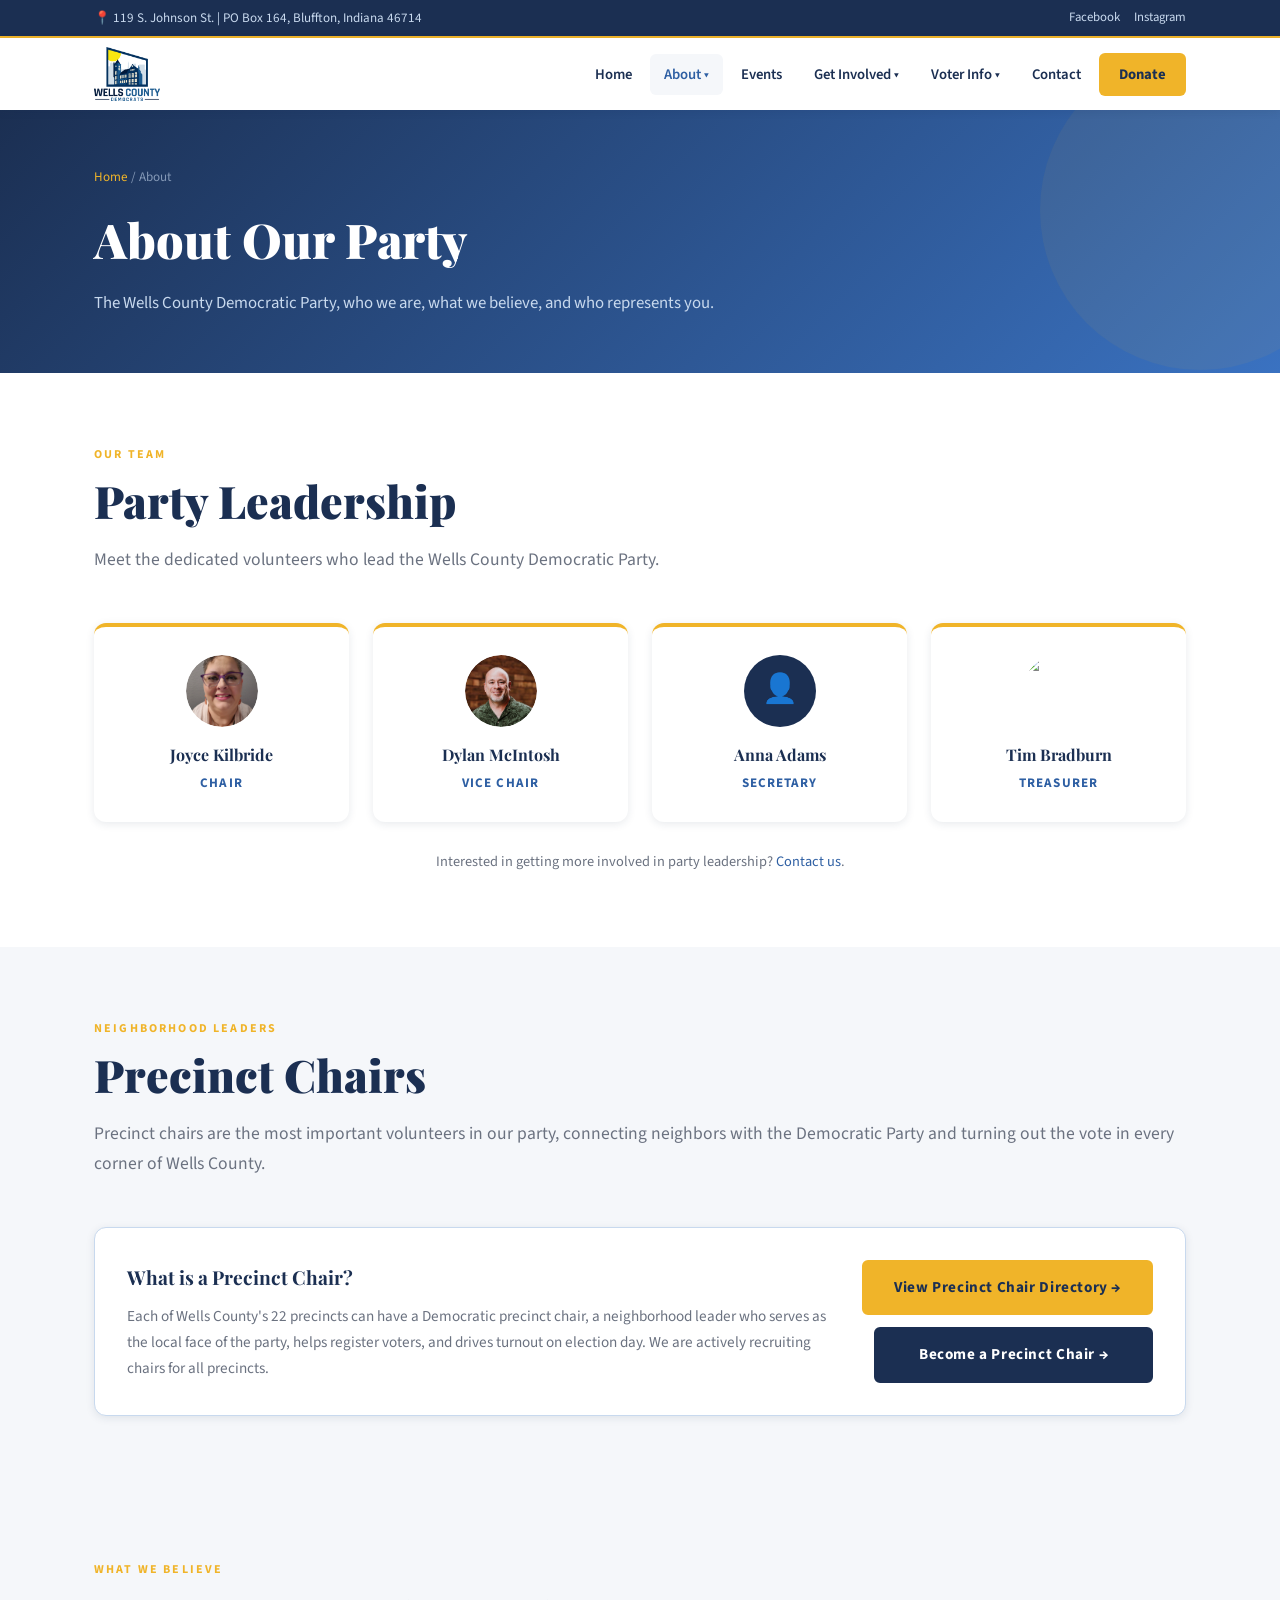
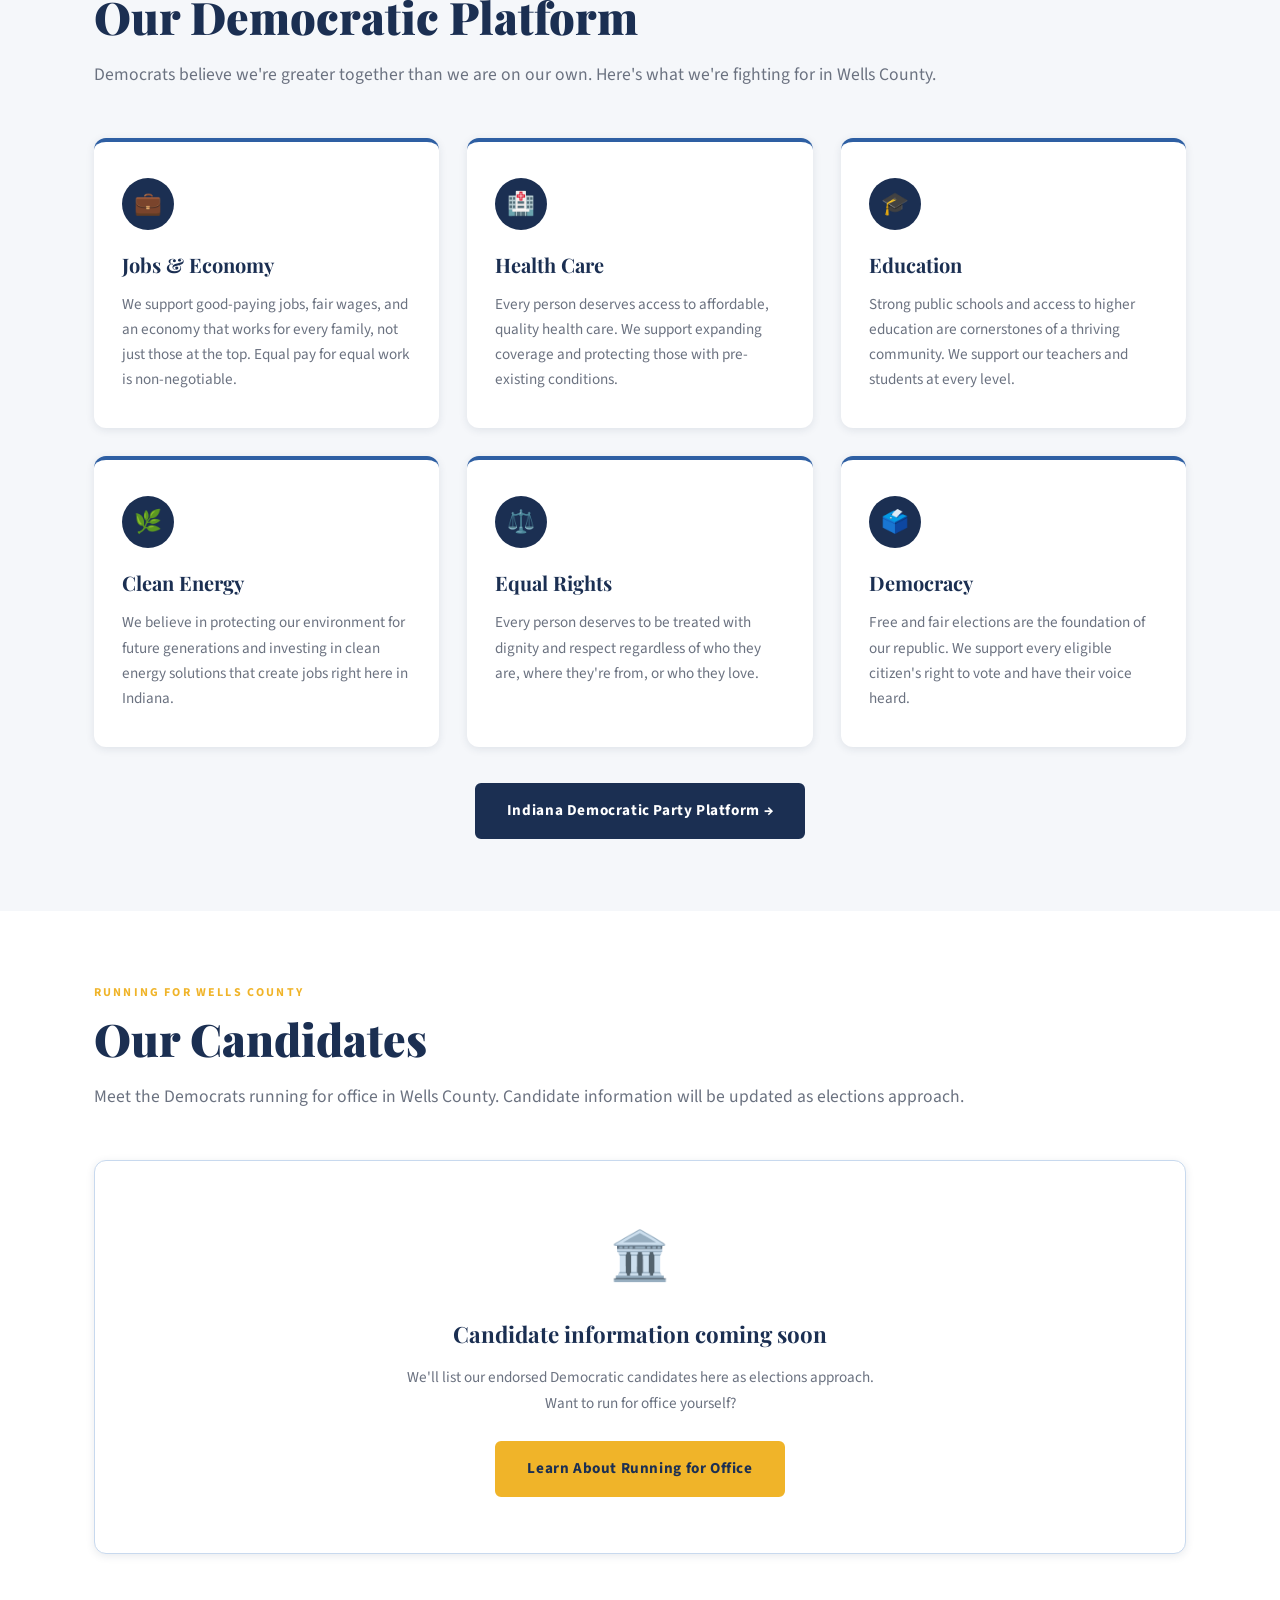
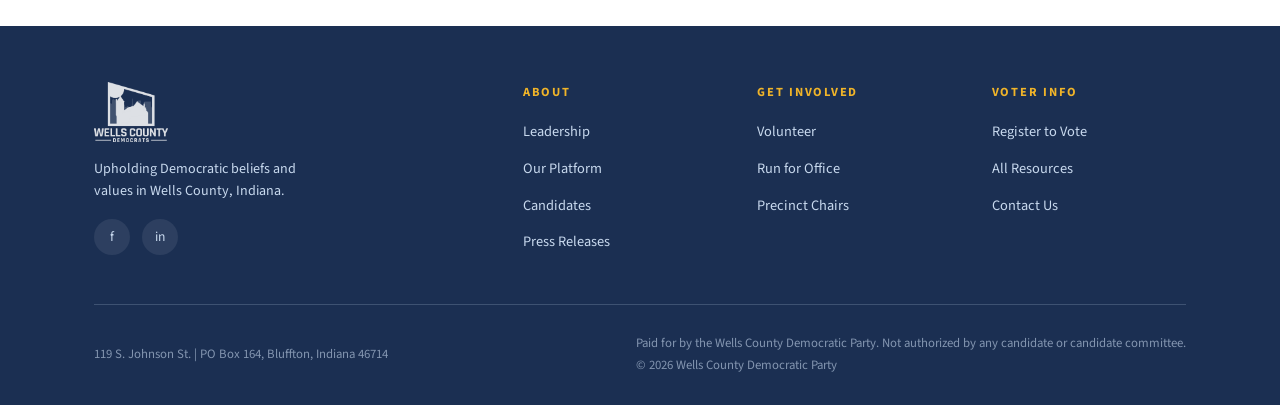
==== pages/about.html @ 28828965 "Update to links and leadership" ====
<!DOCTYPE html>
<html lang="en">
<head>
  <meta charset="UTF-8" />
  <meta name="viewport" content="width=device-width, initial-scale=1.0" />
  <title>About, Wells County Democratic Party</title>
  <meta name="description" content="Learn about the Wells County Democratic Party, our leadership, platform, and candidates." />
  <link rel="stylesheet" href="../css/style.css" />
  <link rel="icon" href="../images/logo.png" type="image/png" />
</head>
<body>

  <div class="topbar">
    <div class="container">
      <span>📍 119 S. Johnson St. | PO Box 164, Bluffton, Indiana 46714</span>
      <div class="topbar-socials">
        <a href="https://www.facebook.com/wellscodems/" target="_blank">Facebook</a>
        <a href="https://www.instagram.com/wellscodems/" target="_blank">Instagram</a>
      </div>
    </div>
  </div>

  <nav class="navbar">
    <div class="container">
      <a href="../index.html" class="navbar-brand">
        <img src="../images/logo.png" alt="Wells County Democratic Party" />
      </a>
      <button class="nav-toggle" aria-label="Toggle navigation">
        <span></span><span></span><span></span>
      </button>
      <ul class="nav-links">
        <li><a href="../index.html">Home</a></li>
        <li class="dropdown">
          <a href="about.html" class="active">About ▾</a>
          <ul class="dropdown-menu">
            <li><a href="about.html#leadership">Leadership</a></li>
            <li><a href="precinct-chairs.html">Precinct Chairs</a></li>
            <li><a href="about.html#platform">Our Platform</a></li>
            <li><a href="about.html#candidates">Candidates</a></li>
            <li><a href="press.html">Press Releases</a></li>
          </ul>
        </li>
        <li><a href="events.html">Events</a></li>
        <li class="dropdown">
          <a href="get-involved.html">Get Involved ▾</a>
          <ul class="dropdown-menu">
            <li><a href="get-involved.html#volunteer">Volunteer</a></li>
            <li><a href="get-involved.html#run">Run for Office</a></li>
            <li><a href="get-involved.html#precinct">Precinct Chairs</a></li>
            <li><a href="get-involved.html#phone-bank">Phone/Text Bank</a></li>
          </ul>
        </li>
        <li class="dropdown">
          <a href="voter-info.html">Voter Info ▾</a>
          <ul class="dropdown-menu">
            <li><a href="https://indianavoters.in.gov/" target="_blank">Register to Vote</a></li>
            <li><a href="https://indianavoters.in.gov/MVPHome/PrintDocuments" target="_blank">Absentee Application</a></li>
            <li><a href="http://iga.in.gov/legislative/find-legislators/" target="_blank">Find Your Legislator</a></li>
            <li><a href="voter-info.html">All Voter Resources</a></li>
          </ul>
        </li>
        <li><a href="contact.html">Contact</a></li>
        <li><a href="https://secure.actblue.com/donate/wellscodems" target="_blank" class="nav-donate">Donate</a></li>
      </ul>
    </div>
  </nav>

  <div class="page-hero">
    <div class="container">
      <div class="breadcrumb"><a href="../index.html">Home</a> / About</div>
      <h1>About Our Party</h1>
      <p>The Wells County Democratic Party, who we are, what we believe, and who represents you.</p>
    </div>
  </div>

  <!-- LEADERSHIP -->
  <section class="section" id="leadership">
    <div class="container">
      <div class="section-label">Our Team</div>
      <h2 class="section-title">Party Leadership</h2>
      <p class="section-subtitle">Meet the dedicated volunteers who lead the Wells County Democratic Party.</p>
      <div class="leader-grid">
        <div class="leader-card">
          <div class="leader-avatar" style="background:none; overflow:hidden;">
            <img src="../images/joyce-kilbride.jpg" alt="Joyce Kilbride" style="width:100%; height:100%; object-fit:cover; border-radius:50%;" />
          </div>
          <h4>Joyce Kilbride</h4>
          <p>Chair</p>
        </div>
        <div class="leader-card">
          <div class="leader-avatar" style="background:none; overflow:hidden;">
            <img src="../images/dylan-mcintosh.jpg" alt="Dylan McIntosh" style="width:100%; height:100%; object-fit:cover; border-radius:50%;" />
          </div>
          <h4>Dylan McIntosh</h4>
          <p>Vice Chair</p>
        </div>
        <div class="leader-card">
          <div class="leader-avatar">👤</div>
          <h4>Anna Adams</h4>
          <p>Secretary</p>
        </div>
        <div class="leader-card">
          <div class="leader-avatar" style="background:none; overflow:hidden;">
            <img src="../images/tim-bradburn.jpg" alt="Tim Bradburn" style="width:100%; height:100%; object-fit:cover; border-radius:50%;" />
          </div>
          <h4>Tim Bradburn</h4>
          <p>Treasurer</p>
        </div>
      </div>
      <p style="margin-top:28px; color:var(--gray); font-size:0.9rem; text-align:center;">
        Interested in getting more involved in party leadership? <a href="contact.html">Contact us</a>.
      </p>
    </div>
  </section>

  <!-- PRECINCT CHAIRS -->
  <section class="section section--gray" id="precinct-chairs">
    <div class="container">
      <div class="section-label">Neighborhood Leaders</div>
      <h2 class="section-title">Precinct Chairs</h2>
      <p class="section-subtitle">Precinct chairs are the most important volunteers in our party, connecting neighbors with the Democratic Party and turning out the vote in every corner of Wells County.</p>
      <div class="card" style="display:flex; gap:32px; align-items:center; flex-wrap:wrap;">
        <div style="flex:1; min-width:240px;">
          <h3 style="margin-bottom:10px;">What is a Precinct Chair?</h3>
          <p>Each of Wells County's 22 precincts can have a Democratic precinct chair, a neighborhood leader who serves as the local face of the party, helps register voters, and drives turnout on election day. We are actively recruiting chairs for all precincts.</p>
        </div>
        <div style="display:flex; flex-direction:column; gap:12px; flex-shrink:0;">
          <a href="precinct-chairs.html" class="btn btn-primary">View Precinct Chair Directory →</a>
          <a href="get-involved.html#precinct" class="btn btn-navy">Become a Precinct Chair →</a>
        </div>
      </div>
    </div>
  </section>

    <!-- PLATFORM -->
  <section class="section section--gray" id="platform">
    <div class="container">
      <div class="section-label">What We Believe</div>
      <h2 class="section-title">Our Democratic Platform</h2>
      <p class="section-subtitle">Democrats believe we're greater together than we are on our own. Here's what we're fighting for in Wells County.</p>
      <div class="pillars">
        <div class="pillar-card">
          <div class="pillar-icon">💼</div>
          <h3>Jobs & Economy</h3>
          <p>We support good-paying jobs, fair wages, and an economy that works for every family, not just those at the top. Equal pay for equal work is non-negotiable.</p>
        </div>
        <div class="pillar-card">
          <div class="pillar-icon">🏥</div>
          <h3>Health Care</h3>
          <p>Every person deserves access to affordable, quality health care. We support expanding coverage and protecting those with pre-existing conditions.</p>
        </div>
        <div class="pillar-card">
          <div class="pillar-icon">🎓</div>
          <h3>Education</h3>
          <p>Strong public schools and access to higher education are cornerstones of a thriving community. We support our teachers and students at every level.</p>
        </div>
        <div class="pillar-card">
          <div class="pillar-icon">🌿</div>
          <h3>Clean Energy</h3>
          <p>We believe in protecting our environment for future generations and investing in clean energy solutions that create jobs right here in Indiana.</p>
        </div>
        <div class="pillar-card">
          <div class="pillar-icon">⚖️</div>
          <h3>Equal Rights</h3>
          <p>Every person deserves to be treated with dignity and respect regardless of who they are, where they're from, or who they love.</p>
        </div>
        <div class="pillar-card">
          <div class="pillar-icon">🗳️</div>
          <h3>Democracy</h3>
          <p>Free and fair elections are the foundation of our republic. We support every eligible citizen's right to vote and have their voice heard.</p>
        </div>
      </div>
      <div style="text-align:center; margin-top:36px;">
        <a href="https://www.indems.org/" target="_blank" rel="noopener" class="btn btn-navy">Indiana Democratic Party Platform →</a>
      </div>
    </div>
  </section>

  <!-- CANDIDATES -->
  <section class="section" id="candidates">
    <div class="container">
      <div class="section-label">Running for Wells County</div>
      <h2 class="section-title">Our Candidates</h2>
      <p class="section-subtitle">Meet the Democrats running for office in Wells County. Candidate information will be updated as elections approach.</p>

      <div class="card" style="text-align:center; padding: 56px 32px;">
        <div style="font-size:3rem; margin-bottom:16px;">🏛️</div>
        <h3 style="font-size:1.4rem; margin-bottom:12px;">Candidate information coming soon</h3>
        <p style="max-width:480px; margin:0 auto 24px;">We'll list our endorsed Democratic candidates here as elections approach. Want to run for office yourself?</p>
        <a href="get-involved.html#run" class="btn btn-primary">Learn About Running for Office</a>
      </div>
    </div>
  </section>

  <footer>
    <div class="container">
      <div class="footer-grid">
        <div class="footer-brand">
          <img src="../images/logo.png" alt="Wells County Democrats" />
          <p>Upholding Democratic beliefs and values in Wells County, Indiana.</p>
          <div class="footer-socials">
            <a href="https://www.facebook.com/wellscodems/" target="_blank" title="Facebook">f</a>
            <a href="https://www.instagram.com/wellscodems/" target="_blank" title="Instagram">in</a>
          </div>
        </div>
        <div class="footer-col">
          <h4>About</h4>
          <ul>
            <li><a href="about.html#leadership">Leadership</a></li>
            <li><a href="about.html#platform">Our Platform</a></li>
            <li><a href="about.html#candidates">Candidates</a></li>
            <li><a href="press.html">Press Releases</a></li>
          </ul>
        </div>
        <div class="footer-col">
          <h4>Get Involved</h4>
          <ul>
            <li><a href="get-involved.html#volunteer">Volunteer</a></li>
            <li><a href="get-involved.html#run">Run for Office</a></li>
            <li><a href="get-involved.html#precinct">Precinct Chairs</a></li>
          </ul>
        </div>
        <div class="footer-col">
          <h4>Voter Info</h4>
          <ul>
            <li><a href="https://indianavoters.in.gov/" target="_blank">Register to Vote</a></li>
            <li><a href="voter-info.html">All Resources</a></li>
            <li><a href="contact.html">Contact Us</a></li>
          </ul>
        </div>
      </div>
      <div class="footer-bottom">
        <div>119 S. Johnson St. | PO Box 164, Bluffton, Indiana 46714</div>
        <div>
          <p>Paid for by the Wells County Democratic Party. Not authorized by any candidate or candidate committee.</p>
          <p>© 2026 Wells County Democratic Party</p>
        </div>
      </div>
    </div>
  </footer>

  <script src="../js/main.js"></script>
</body>
</html>
---- css/style.css ----
/* =========================================
   Wells County Democrats — Main Stylesheet
   ========================================= */

@import url('https://fonts.googleapis.com/css2?family=Playfair+Display:wght@700;900&family=Source+Sans+3:wght@300;400;600;700&display=swap');

:root {
  --navy:      #1b2f52;
  --blue:      #2e5fa3;
  --blue-mid:  #3a72c1;
  --gold:      #f0b429;
  --gold-dark: #d4960f;
  --cream:     #f2ead8;
  --sky:       #c8d9ee;
  --white:     #ffffff;
  --gray-light:#f5f7fa;
  --gray:      #6b7280;
  --gray-dark: #374151;
  --text:      #1a2340;

  --font-display: 'Playfair Display', Georgia, serif;
  --font-body:    'Source Sans 3', 'Helvetica Neue', sans-serif;

  --shadow-sm: 0 2px 8px rgba(27,47,82,0.10);
  --shadow-md: 0 6px 24px rgba(27,47,82,0.15);
  --shadow-lg: 0 16px 48px rgba(27,47,82,0.20);

  --radius: 6px;
  --radius-lg: 12px;
  --transition: 0.25s ease;
}

*, *::before, *::after { box-sizing: border-box; margin: 0; padding: 0; }

html { scroll-behavior: smooth; }

body {
  font-family: var(--font-body);
  color: var(--text);
  background: var(--white);
  line-height: 1.7;
  font-size: 17px;
}

img { max-width: 100%; height: auto; display: block; }
a { color: var(--blue); text-decoration: none; transition: color var(--transition); }
a:hover { color: var(--navy); }

/* ---- UTILITY ---- */
.container { max-width: 1140px; margin: 0 auto; padding: 0 24px; }
.section { padding: 72px 0; }
.section--gray { background: var(--gray-light); }
.section--navy { background: var(--navy); color: var(--white); }
.section--cream { background: var(--cream); }

.section-label {
  font-family: var(--font-body);
  font-weight: 700;
  font-size: 0.75rem;
  letter-spacing: 0.18em;
  text-transform: uppercase;
  color: var(--gold);
  margin-bottom: 10px;
}
.section-title {
  font-family: var(--font-display);
  font-size: clamp(1.8rem, 3.5vw, 2.8rem);
  font-weight: 900;
  color: var(--navy);
  line-height: 1.15;
  margin-bottom: 18px;
}
.section--navy .section-title { color: var(--white); }
.section-subtitle {
  font-size: 1.1rem;
  color: var(--gray);
  max-width: 100%;
  margin-bottom: 48px;
}
.section--navy .section-subtitle { color: var(--sky); }

.text-center { text-align: center; }
.text-center .section-subtitle { margin-left: auto; margin-right: auto; max-width: 100%; }

/* ---- BUTTONS ---- */
.btn {
  display: inline-block;
  padding: 13px 30px;
  border-radius: var(--radius);
  font-family: var(--font-body);
  font-weight: 700;
  font-size: 0.95rem;
  letter-spacing: 0.04em;
  cursor: pointer;
  transition: all var(--transition);
  border: 2px solid transparent;
  text-align: center;
}
.btn-primary {
  background: var(--gold);
  color: var(--navy);
  border-color: var(--gold);
}
.btn-primary:hover {
  background: var(--gold-dark);
  border-color: var(--gold-dark);
  color: var(--navy);
  transform: translateY(-2px);
  box-shadow: var(--shadow-md);
}
.btn-outline {
  background: transparent;
  color: var(--white);
  border-color: var(--white);
}
.btn-outline:hover {
  background: var(--white);
  color: var(--navy);
  transform: translateY(-2px);
}
.btn-navy {
  background: var(--navy);
  color: var(--white);
  border-color: var(--navy);
}
.btn-navy:hover {
  background: var(--blue);
  border-color: var(--blue);
  color: var(--white);
  transform: translateY(-2px);
}
.btn + .btn { margin-left: 12px; }

/* ---- TOPBAR ---- */
.topbar {
  background: var(--navy);
  color: var(--sky);
  font-size: 0.82rem;
  padding: 7px 0;
  border-bottom: 2px solid var(--gold);
}
.topbar .container {
  display: flex;
  justify-content: space-between;
  align-items: center;
  gap: 12px;
  flex-wrap: wrap;
}
.topbar a { color: var(--sky); }
.topbar a:hover { color: var(--gold); }
.topbar-socials { display: flex; gap: 14px; }
.topbar-socials a { font-size: 0.8rem; }

/* ---- NAVBAR ---- */
.navbar {
  background: var(--white);
  box-shadow: var(--shadow-sm);
  position: sticky;
  top: 0;
  z-index: 1000;
}
.navbar .container {
  display: flex;
  align-items: center;
  justify-content: space-between;
  height: 72px;
  gap: 20px;
}
.navbar-brand {
  display: flex;
  align-items: center;
  gap: 10px;
  text-decoration: none;
}
.navbar-brand img {
  height: 54px;
  width: auto;
}
.navbar-brand-text {
  font-family: var(--font-body);
  font-size: 0.88rem;
  color: var(--navy);
  line-height: 1.3;
  letter-spacing: 0.01em;
}
.navbar-brand-text strong {
  font-size: 1rem;
  font-weight: 800;
  color: var(--navy);
  display: block;
}
.nav-links {
  display: flex;
  align-items: center;
  gap: 4px;
  list-style: none;
}
.nav-links > li { position: relative; }
.nav-links > li > a {
  display: block;
  padding: 8px 14px;
  font-weight: 600;
  font-size: 0.92rem;
  color: var(--navy);
  border-radius: var(--radius);
  transition: all var(--transition);
}
.nav-links > li > a:hover,
.nav-links > li > a.active {
  background: var(--gray-light);
  color: var(--blue);
}
/* Dropdown */
.nav-links .dropdown { position: relative; }
.nav-links .dropdown-menu {
  display: none;
  position: absolute;
  top: 100%;
  left: 0;
  background: var(--white);
  border: 1px solid var(--sky);
  border-radius: var(--radius);
  box-shadow: var(--shadow-md);
  min-width: 210px;
  list-style: none;
  padding: 6px 0;
  z-index: 200;
  /* Push the visible menu down visually with margin, not top gap */
  margin-top: 6px;
}
/* Invisible bridge fills the gap between nav link and dropdown menu */
.nav-links .dropdown::after {
  content: '';
  position: absolute;
  top: 100%;
  left: 0;
  width: 100%;
  height: 10px;
  background: transparent;
}
.nav-links .dropdown:hover .dropdown-menu { display: block; }
.nav-links .dropdown-menu li a {
  display: block;
  padding: 9px 18px;
  font-size: 0.88rem;
  color: var(--navy);
  font-weight: 600;
}
.nav-links .dropdown-menu li a:hover {
  background: var(--gray-light);
  color: var(--blue);
}
.nav-donate {
  background: var(--gold);
  color: var(--navy) !important;
  padding: 9px 20px !important;
  border-radius: var(--radius) !important;
  font-weight: 700 !important;
}
.nav-donate:hover {
  background: var(--gold-dark) !important;
  color: var(--navy) !important;
}

/* Mobile hamburger */
.nav-toggle {
  display: none;
  background: none;
  border: none;
  cursor: pointer;
  flex-direction: column;
  gap: 5px;
  padding: 4px;
}
.nav-toggle span {
  display: block;
  width: 24px;
  height: 2px;
  background: var(--navy);
  border-radius: 2px;
  transition: all var(--transition);
}

/* ---- HERO ---- */
.hero {
  background: linear-gradient(135deg, var(--navy) 0%, var(--blue) 100%);
  color: var(--white);
  padding: 96px 0 80px;
  position: relative;
  overflow: hidden;
}
.hero::before {
  content: '';
  position: absolute;
  inset: 0;
  background:
    radial-gradient(ellipse 60% 80% at 80% 50%, rgba(240,180,41,0.08) 0%, transparent 70%),
    radial-gradient(ellipse 40% 60% at 10% 80%, rgba(200,217,238,0.06) 0%, transparent 60%);
}
.hero-inner {
  position: relative;
  display: grid;
  grid-template-columns: 1fr 1fr;
  align-items: center;
  gap: 48px;
}
.hero-eyebrow {
  display: inline-block;
  background: var(--gold);
  color: var(--navy);
  font-size: 0.92rem;
  font-weight: 800;
  letter-spacing: 0.12em;
  text-transform: uppercase;
  padding: 8px 22px;
  border-radius: 20px;
  margin-bottom: 20px;
}
.hero-title {
  font-family: var(--font-display);
  font-size: clamp(2.2rem, 5vw, 3.6rem);
  font-weight: 900;
  line-height: 1.1;
  margin-bottom: 20px;
  color: var(--white);
}
.hero-title span { color: var(--gold); }
.hero-desc {
  font-size: 1.15rem;
  color: var(--sky);
  line-height: 1.7;
  margin-bottom: 36px;
  max-width: 100%;
}
.hero-actions { display: flex; gap: 14px; flex-wrap: wrap; }
.hero-graphic {
  display: flex;
  justify-content: center;
  align-items: center;
}
.hero-logo-wrap {
  background: transparent;
  border: none;
  padding: 0;
  animation: floatUp 0.8s ease both;
}
.hero-logo-wrap img {
  width: 320px;
  max-width: 100%;
  filter: drop-shadow(0 8px 24px rgba(0,0,0,0.4));
}

.hero-stat-box {
  background: rgba(255,255,255,0.08);
  border: 1px solid rgba(255,255,255,0.15);
  border-radius: var(--radius-lg);
  padding: 40px 36px;
  backdrop-filter: blur(4px);
  animation: floatUp 0.8s ease both;
}
.hero-bold-statement {
  font-family: var(--font-display);
  font-size: 1.6rem;
  font-weight: 900;
  color: var(--white);
  line-height: 1.4;
  text-align: center;
  font-style: italic;
}

@keyframes floatUp {
  from { opacity: 0; transform: translateY(24px); }
  to   { opacity: 1; transform: translateY(0); }
}

/* ---- MISSION STRIP ---- */
.mission-strip {
  background: var(--gold);
  padding: 22px 0;
}
.mission-strip .container {
  display: flex;
  align-items: center;
  gap: 16px;
  justify-content: center;
  flex-wrap: wrap;
  text-align: center;
}
.mission-strip p {
  font-weight: 700;
  font-size: 1rem;
  color: var(--navy);
  font-family: var(--font-body);
  letter-spacing: 0.01em;
}

/* ---- PILLARS (3-up cards) ---- */
.pillars { display: grid; grid-template-columns: repeat(3, 1fr); gap: 28px; }
.pillar-card {
  background: var(--white);
  border-radius: var(--radius-lg);
  box-shadow: var(--shadow-sm);
  padding: 36px 28px;
  border-top: 4px solid var(--blue);
  transition: all var(--transition);
  cursor: pointer;
  color: var(--text);
}
.pillar-card h3 { color: var(--navy); }
.pillar-card:hover { transform: translateY(-4px); box-shadow: var(--shadow-md); }
.pillar-icon {
  width: 52px; height: 52px;
  background: var(--navy);
  border-radius: 50%;
  display: flex; align-items: center; justify-content: center;
  margin-bottom: 18px;
  font-size: 1.4rem;
}
.pillar-card h3 {
  font-family: var(--font-display);
  font-size: 1.25rem;
  font-weight: 700;
  color: var(--navy);
  margin-bottom: 10px;
}
.pillar-card p { font-size: 0.95rem; color: var(--gray); line-height: 1.65; }
.pillar-card a { display: inline-block; margin-top: 16px; font-weight: 700; font-size: 0.9rem; color: var(--blue); }
.pillar-card a:hover { color: var(--gold-dark); }

/* ---- EVENTS ---- */
.events-grid { display: grid; grid-template-columns: repeat(auto-fill, minmax(300px, 1fr)); gap: 24px; }
.event-card {
  background: var(--white);
  border-radius: var(--radius-lg);
  box-shadow: var(--shadow-sm);
  overflow: hidden;
  border: 1px solid var(--sky);
  transition: all var(--transition);
  display: flex;
  flex-direction: column;
}
.event-card:hover { transform: translateY(-3px); box-shadow: var(--shadow-md); }
.event-date-bar {
  background: var(--navy);
  color: var(--white);
  padding: 14px 20px;
  display: flex;
  align-items: center;
  gap: 14px;
}
.event-date-num {
  font-family: var(--font-display);
  font-size: 2rem;
  font-weight: 900;
  line-height: 1;
  color: var(--gold);
}
.event-date-info { font-size: 0.85rem; line-height: 1.4; color: var(--sky); }
.event-date-info strong { display: block; color: var(--white); font-size: 0.9rem; }
.event-body { padding: 20px; flex: 1; }
.event-body h3 { font-family: var(--font-display); font-size: 1.1rem; color: var(--navy); margin-bottom: 8px; }
.event-body p { font-size: 0.9rem; color: var(--gray); }
.event-body .event-loc { font-size: 0.85rem; color: var(--blue); margin-top: 8px; font-weight: 600; }
.event-footer { padding: 14px 20px; border-top: 1px solid var(--sky); }
.event-footer a { font-size: 0.88rem; font-weight: 700; color: var(--blue); }

/* ---- VOTER INFO ---- */
.voter-grid { display: grid; grid-template-columns: repeat(auto-fill, minmax(220px, 1fr)); gap: 18px; }
.voter-card {
  background: rgba(255,255,255,0.07);
  border: 1px solid rgba(255,255,255,0.15);
  border-radius: var(--radius);
  padding: 22px 20px;
  transition: all var(--transition);
  display: flex;
  flex-direction: column;
  gap: 10px;
}
.voter-card:hover { background: rgba(255,255,255,0.13); transform: translateY(-2px); }
.voter-card-icon { font-size: 1.6rem; }
.voter-card h4 { font-weight: 700; font-size: 0.95rem; color: var(--white); }
.voter-card p { font-size: 0.85rem; color: var(--sky); flex: 1; }
.voter-card a.voter-link {
  display: inline-block;
  font-size: 0.83rem;
  font-weight: 700;
  color: var(--gold);
  margin-top: 4px;
}
.voter-card a.voter-link:hover { color: var(--white); }

/* ---- NEWSLETTER ---- */
.newsletter-wrap {
  background: var(--cream);
  border-radius: var(--radius-lg);
  padding: 48px;
  display: grid;
  grid-template-columns: 1fr 1fr;
  gap: 40px;
  align-items: center;
}
.newsletter-wrap h2 {
  font-family: var(--font-display);
  font-size: 1.9rem;
  font-weight: 900;
  color: var(--navy);
  margin-bottom: 10px;
}
.newsletter-wrap p { color: var(--gray); font-size: 0.97rem; }
.newsletter-form { display: flex; gap: 12px; flex-wrap: wrap; }
.newsletter-form input[type="email"] {
  flex: 1;
  min-width: 200px;
  padding: 13px 18px;
  border: 2px solid var(--sky);
  border-radius: var(--radius);
  font-size: 0.95rem;
  font-family: var(--font-body);
  background: var(--white);
  color: var(--text);
  transition: border-color var(--transition);
}
.newsletter-form input[type="email"]:focus {
  outline: none;
  border-color: var(--blue);
}

/* ---- FOOTER ---- */
footer {
  background: var(--navy);
  color: var(--sky);
  padding: 56px 0 28px;
}
.footer-grid {
  display: grid;
  grid-template-columns: 2fr 1fr 1fr 1fr;
  gap: 40px;
  padding-bottom: 40px;
  border-bottom: 1px solid rgba(200,217,238,0.2);
  margin-bottom: 28px;
}
.footer-brand img { height: 60px; margin-bottom: 16px; filter: brightness(0) invert(1); opacity: 0.85; }
.footer-brand p { font-size: 0.88rem; color: var(--sky); line-height: 1.6; max-width: 240px; }
.footer-col h4 {
  font-family: var(--font-body);
  font-weight: 700;
  font-size: 0.78rem;
  letter-spacing: 0.14em;
  text-transform: uppercase;
  color: var(--gold);
  margin-bottom: 14px;
}
.footer-col ul { list-style: none; }
.footer-col ul li { margin-bottom: 8px; }
.footer-col ul li a { color: var(--sky); font-size: 0.9rem; }
.footer-col ul li a:hover { color: var(--gold); }
.footer-socials { display: flex; gap: 12px; margin-top: 16px; }
.footer-socials a {
  display: flex; align-items: center; justify-content: center;
  width: 36px; height: 36px;
  background: rgba(255,255,255,0.08);
  border-radius: 50%;
  color: var(--sky);
  font-size: 0.85rem;
  transition: all var(--transition);
}
.footer-socials a:hover { background: var(--gold); color: var(--navy); }
.footer-bottom {
  display: flex;
  justify-content: space-between;
  align-items: center;
  flex-wrap: wrap;
  gap: 12px;
  font-size: 0.8rem;
  color: rgba(200,217,238,0.6);
}
.footer-bottom a { color: rgba(200,217,238,0.6); }
.footer-bottom a:hover { color: var(--gold); }

/* ---- PAGE HERO (inner pages) ---- */
.page-hero {
  background: linear-gradient(135deg, var(--navy) 0%, var(--blue-mid) 100%);
  padding: 56px 0;
  color: var(--white);
  position: relative;
  overflow: hidden;
}
.page-hero::after {
  content: '';
  position: absolute;
  right: -80px; top: -60px;
  width: 320px; height: 320px;
  background: rgba(240,180,41,0.06);
  border-radius: 50%;
}
.page-hero h1 {
  font-family: var(--font-display);
  font-size: clamp(2rem, 4vw, 3rem);
  font-weight: 900;
  color: var(--white);
  margin-bottom: 10px;
}
.page-hero p {
  color: var(--sky);
  font-size: 1.05rem;
  max-width: 720px;
  line-height: 1.6;
}
.breadcrumb {
  font-size: 0.82rem;
  color: rgba(200,217,238,0.6);
  margin-bottom: 10px;
}
.breadcrumb a { color: var(--gold); }
.breadcrumb a:hover { color: var(--white); }

/* ---- CONTENT CARDS ---- */
.card {
  background: var(--white);
  border-radius: var(--radius-lg);
  box-shadow: var(--shadow-sm);
  padding: 32px;
  border: 1px solid var(--sky);
}
.card h3 {
  font-family: var(--font-display);
  font-size: 1.2rem;
  color: var(--navy);
  margin-bottom: 10px;
}
.card p { color: var(--gray); font-size: 0.95rem; }

/* ---- LEADERSHIP GRID ---- */
.leader-grid { display: grid; grid-template-columns: repeat(auto-fill, minmax(200px, 1fr)); gap: 24px; }
.leader-card {
  background: var(--white);
  border-radius: var(--radius-lg);
  box-shadow: var(--shadow-sm);
  padding: 28px 20px;
  text-align: center;
  border-top: 4px solid var(--gold);
  transition: all var(--transition);
}
.leader-card:hover { transform: translateY(-3px); box-shadow: var(--shadow-md); }
.leader-avatar {
  width: 72px; height: 72px;
  background: var(--navy);
  border-radius: 50%;
  margin: 0 auto 14px;
  display: flex; align-items: center; justify-content: center;
  font-size: 1.8rem; color: var(--white);
}
.leader-card h4 { font-family: var(--font-display); font-size: 1rem; color: var(--navy); margin-bottom: 4px; }
.leader-card p { font-size: 0.82rem; color: var(--blue); font-weight: 700; text-transform: uppercase; letter-spacing: 0.08em; }

/* ---- RESPONSIVE ---- */
@media (max-width: 900px) {
  .hero-inner { grid-template-columns: 1fr; text-align: center; }
  .hero-graphic { display: none; }
  .hero-desc { margin-left: auto; margin-right: auto; }
  .hero-actions { justify-content: center; }
  .pillars { grid-template-columns: 1fr; }
  .newsletter-wrap { grid-template-columns: 1fr; padding: 32px 24px; }
  .footer-grid { grid-template-columns: 1fr 1fr; }
}

@media (max-width: 680px) {
  .nav-links { display: none; flex-direction: column; position: absolute; top: 72px; left: 0; right: 0; background: var(--white); box-shadow: var(--shadow-md); padding: 16px; gap: 2px; }
  .nav-links.open { display: flex; }
  .nav-links .dropdown-menu { position: static; box-shadow: none; border: none; padding-left: 16px; }
  .nav-toggle { display: flex; }
  .navbar .container { position: relative; }
  .footer-grid { grid-template-columns: 1fr; gap: 28px; }
  .section { padding: 48px 0; }
}
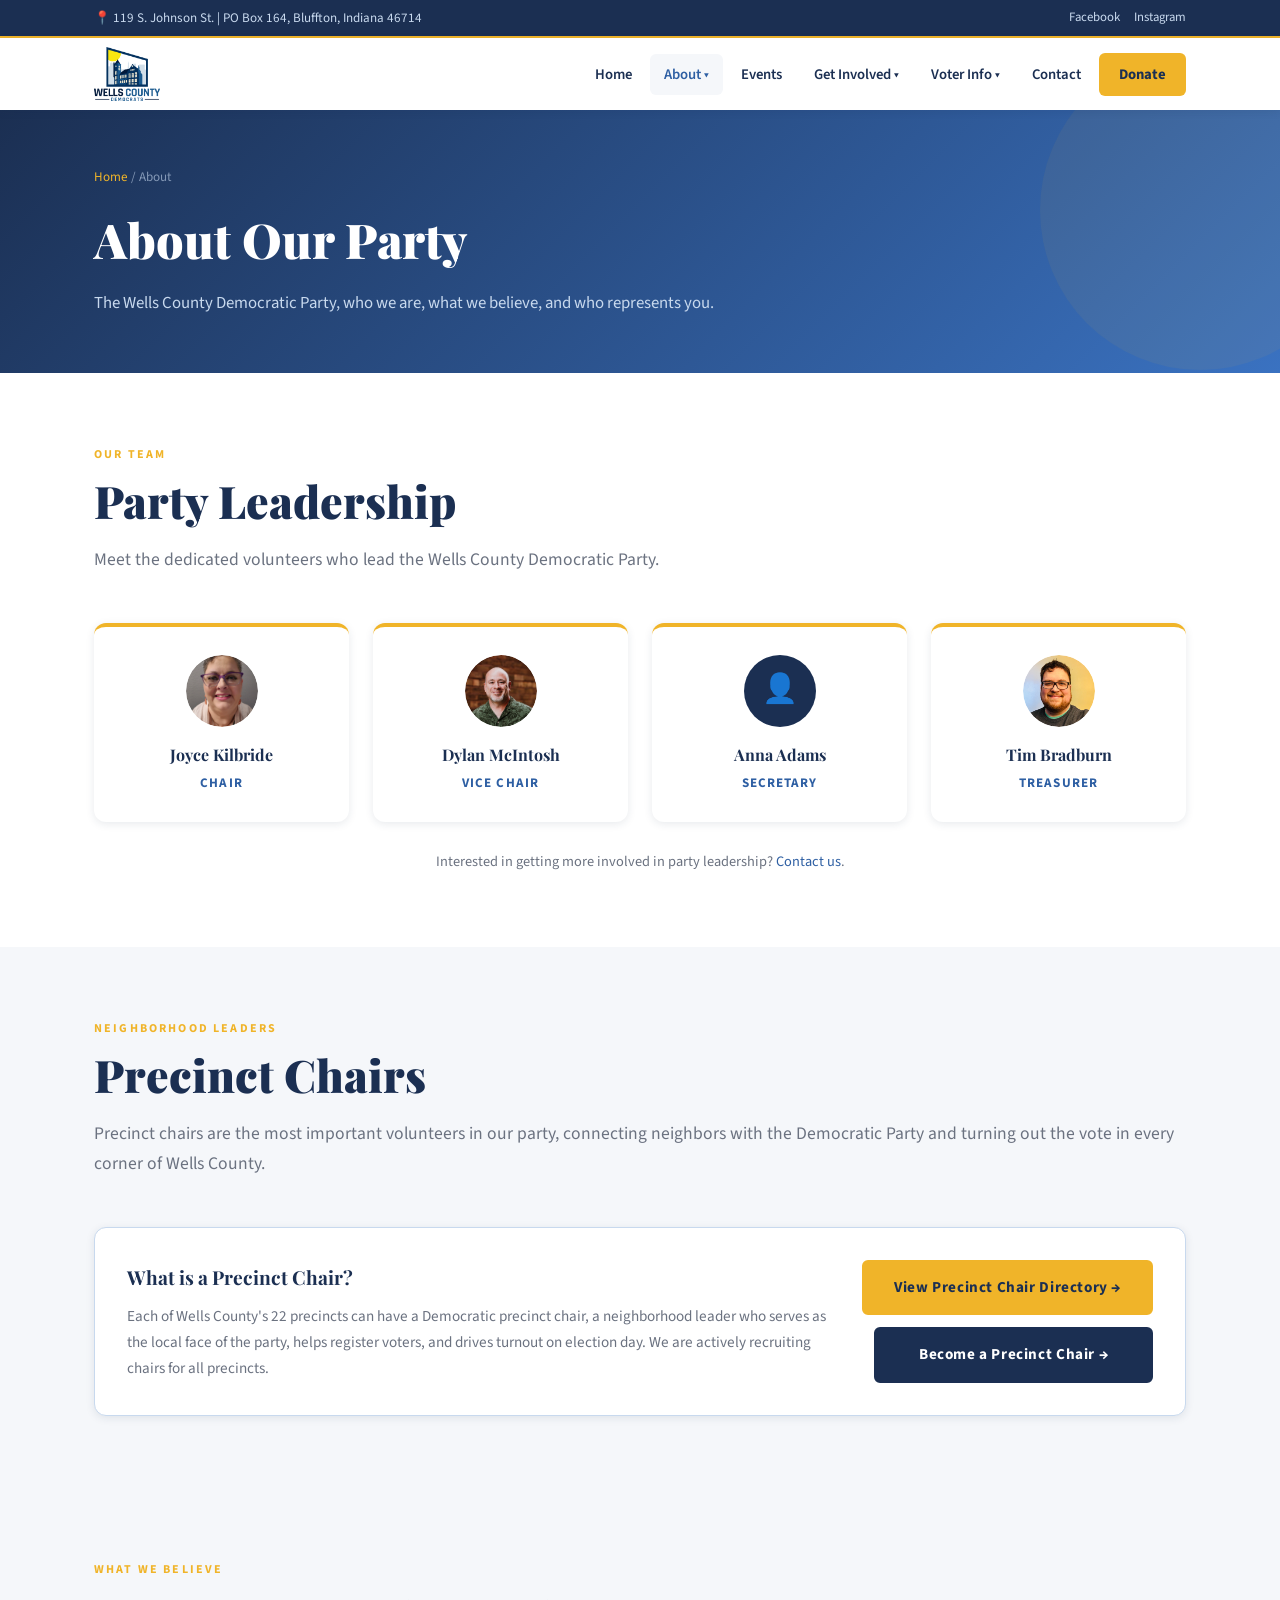
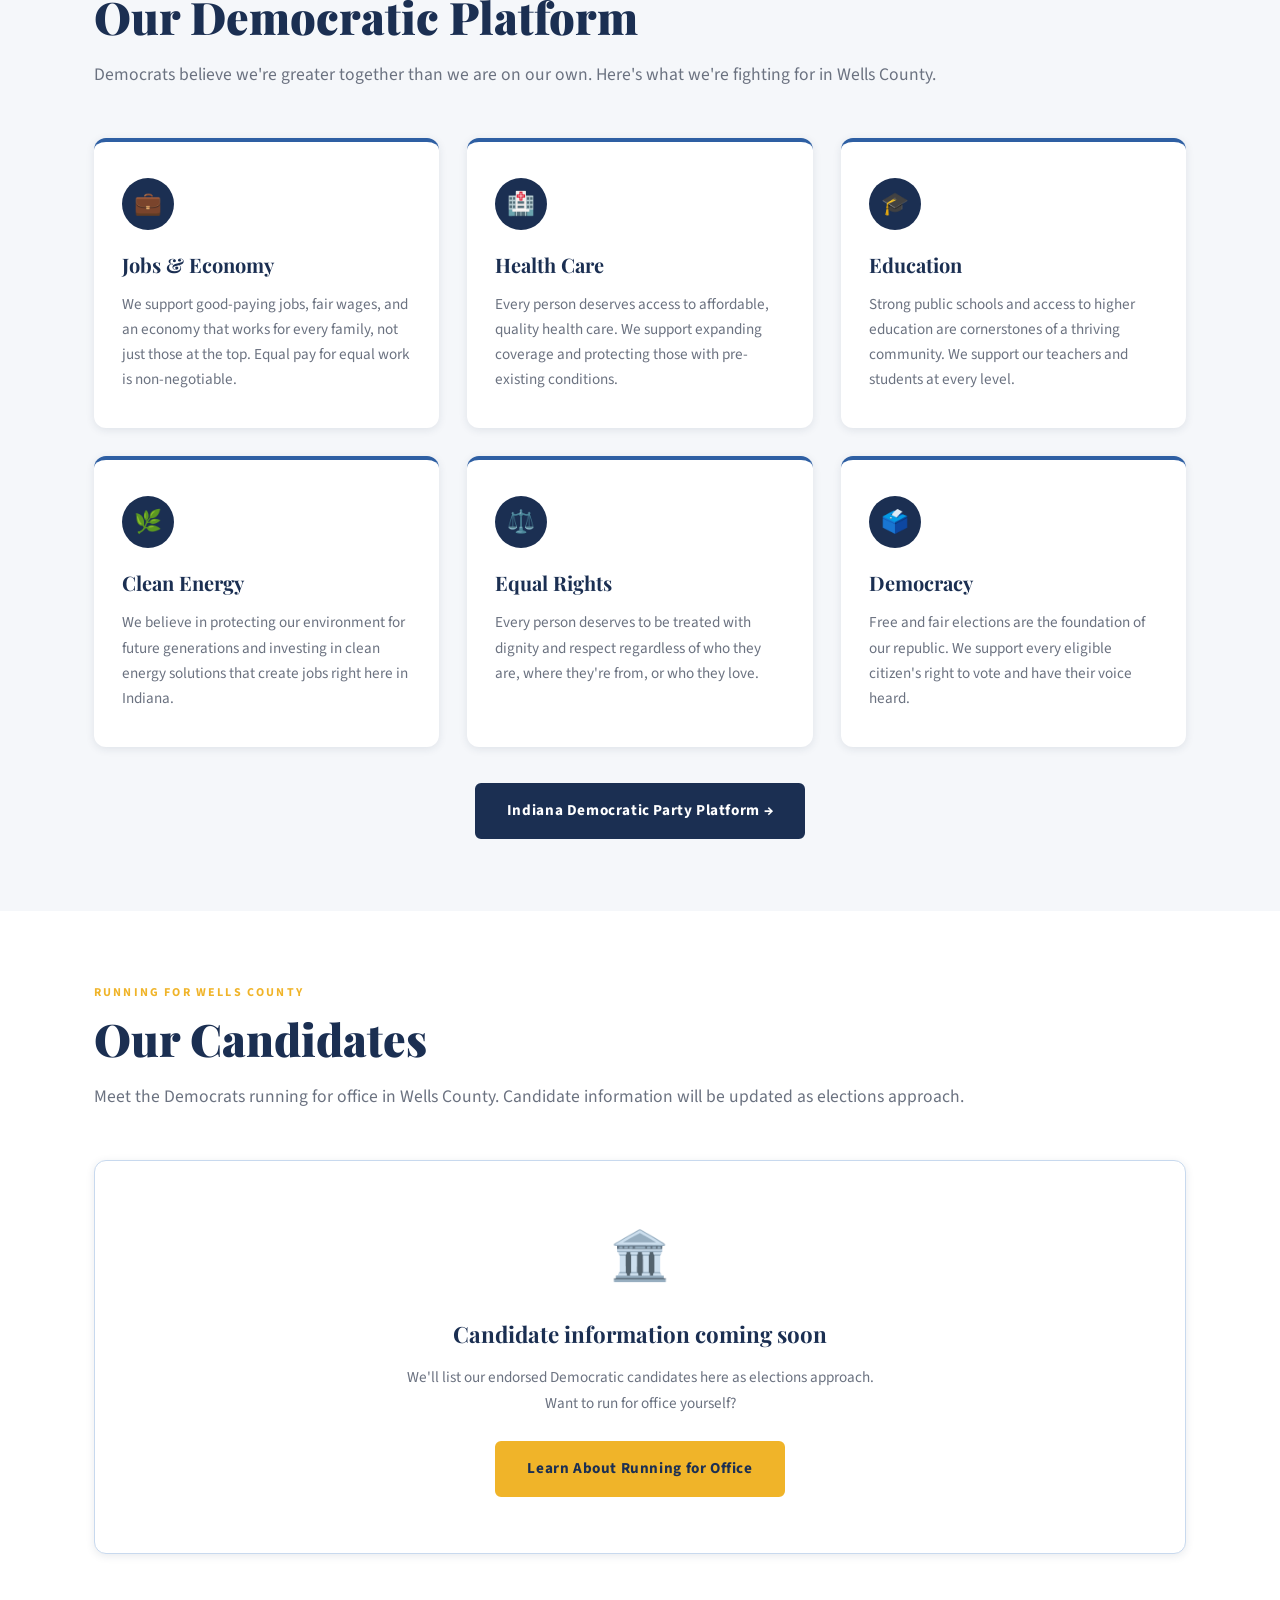
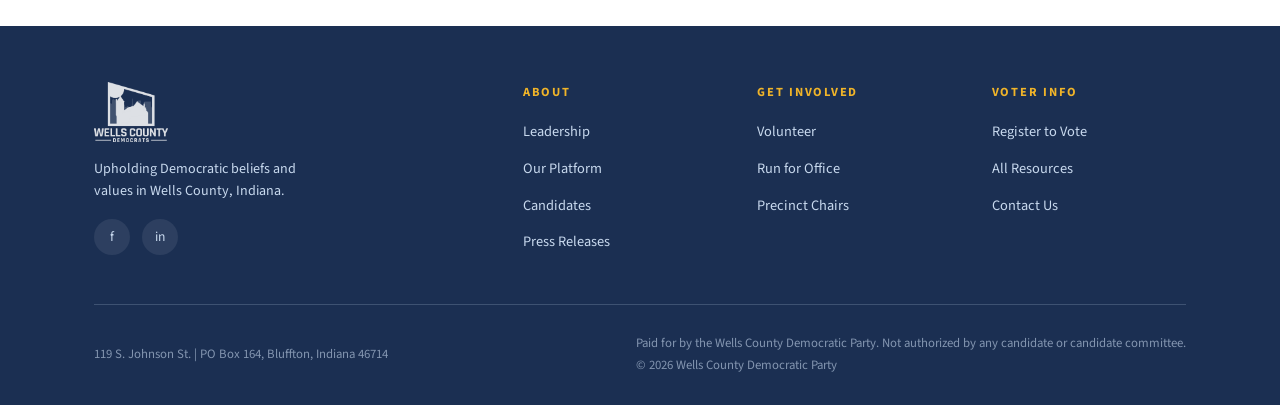
==== commit 434e2080: "Fundraising and PC" ====
--- a/pages/about.html
+++ b/pages/about.html
@@ -48,6 +48,7 @@
             <li><a href="get-involved.html#run">Run for Office</a></li>
             <li><a href="get-involved.html#precinct">Precinct Chairs</a></li>
             <li><a href="get-involved.html#phone-bank">Phone/Text Bank</a></li>
+            <li><a href="raise-the-roof.html">🏠 Raise the Roof</a></li>
           </ul>
         </li>
         <li class="dropdown">
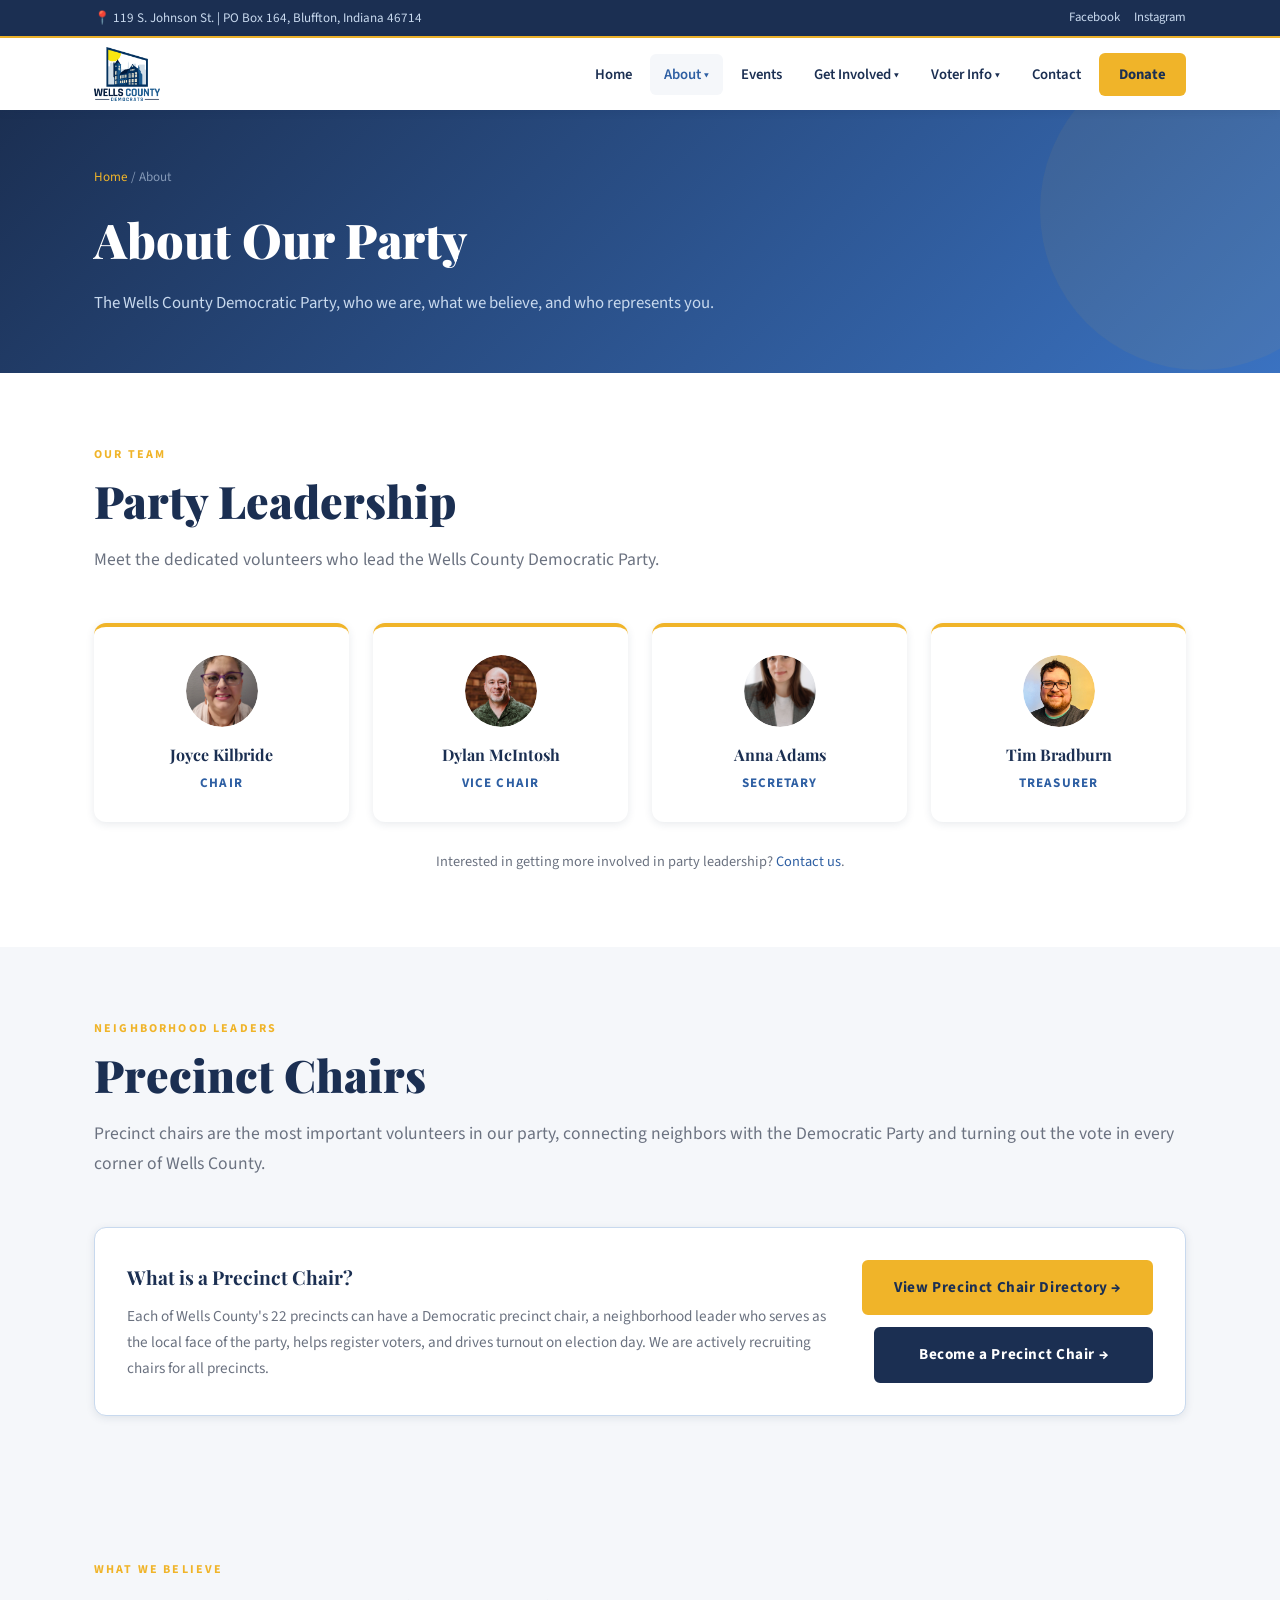
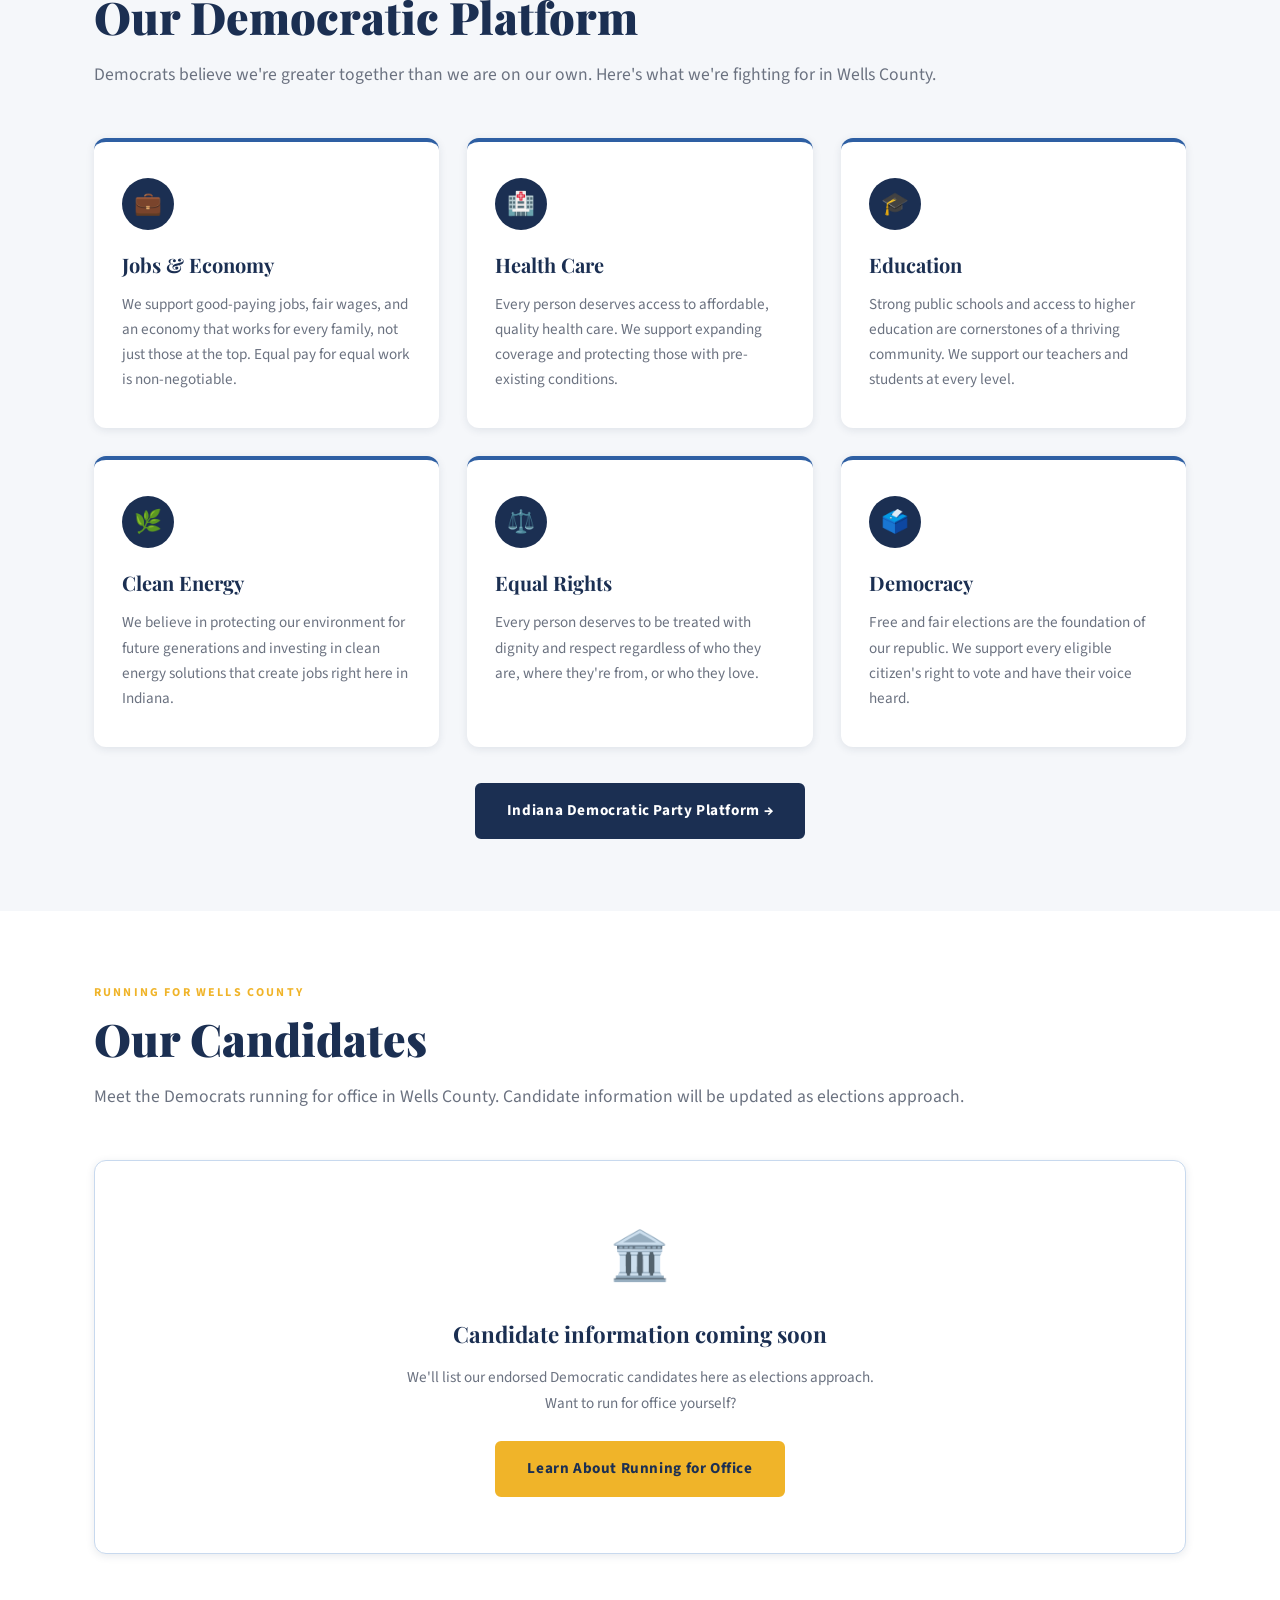
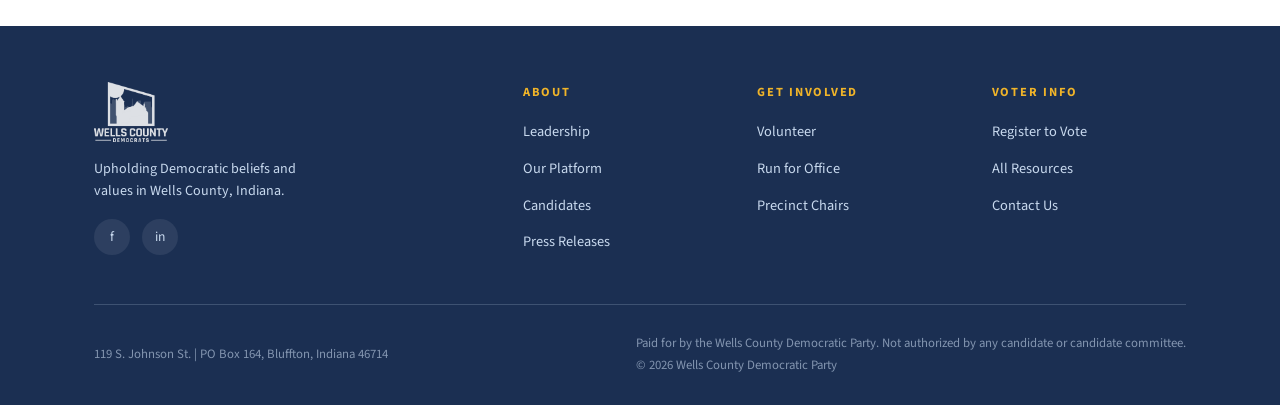
==== commit 7d66b60f: "updating anna" ====
--- a/pages/about.html
+++ b/pages/about.html
@@ -48,7 +48,7 @@
             <li><a href="get-involved.html#run">Run for Office</a></li>
             <li><a href="get-involved.html#precinct">Precinct Chairs</a></li>
             <li><a href="get-involved.html#phone-bank">Phone/Text Bank</a></li>
-            <li><a href="raise-the-roof.html">🏠 Raise the Roof</a></li>
+            <li><a href="raise-the-roof.html">Raise the Roof</a></li>
           </ul>
         </li>
         <li class="dropdown">
@@ -96,7 +96,9 @@
           <p>Vice Chair</p>
         </div>
         <div class="leader-card">
-          <div class="leader-avatar">👤</div>
+          <div class="leader-avatar" style="background:none; overflow:hidden;">
+            <img src="../images/anna-adams.jpg" alt="Anna Adams" style="width:100%; height:100%; object-fit:cover; border-radius:50%;" />
+          </div>
           <h4>Anna Adams</h4>
           <p>Secretary</p>
         </div>
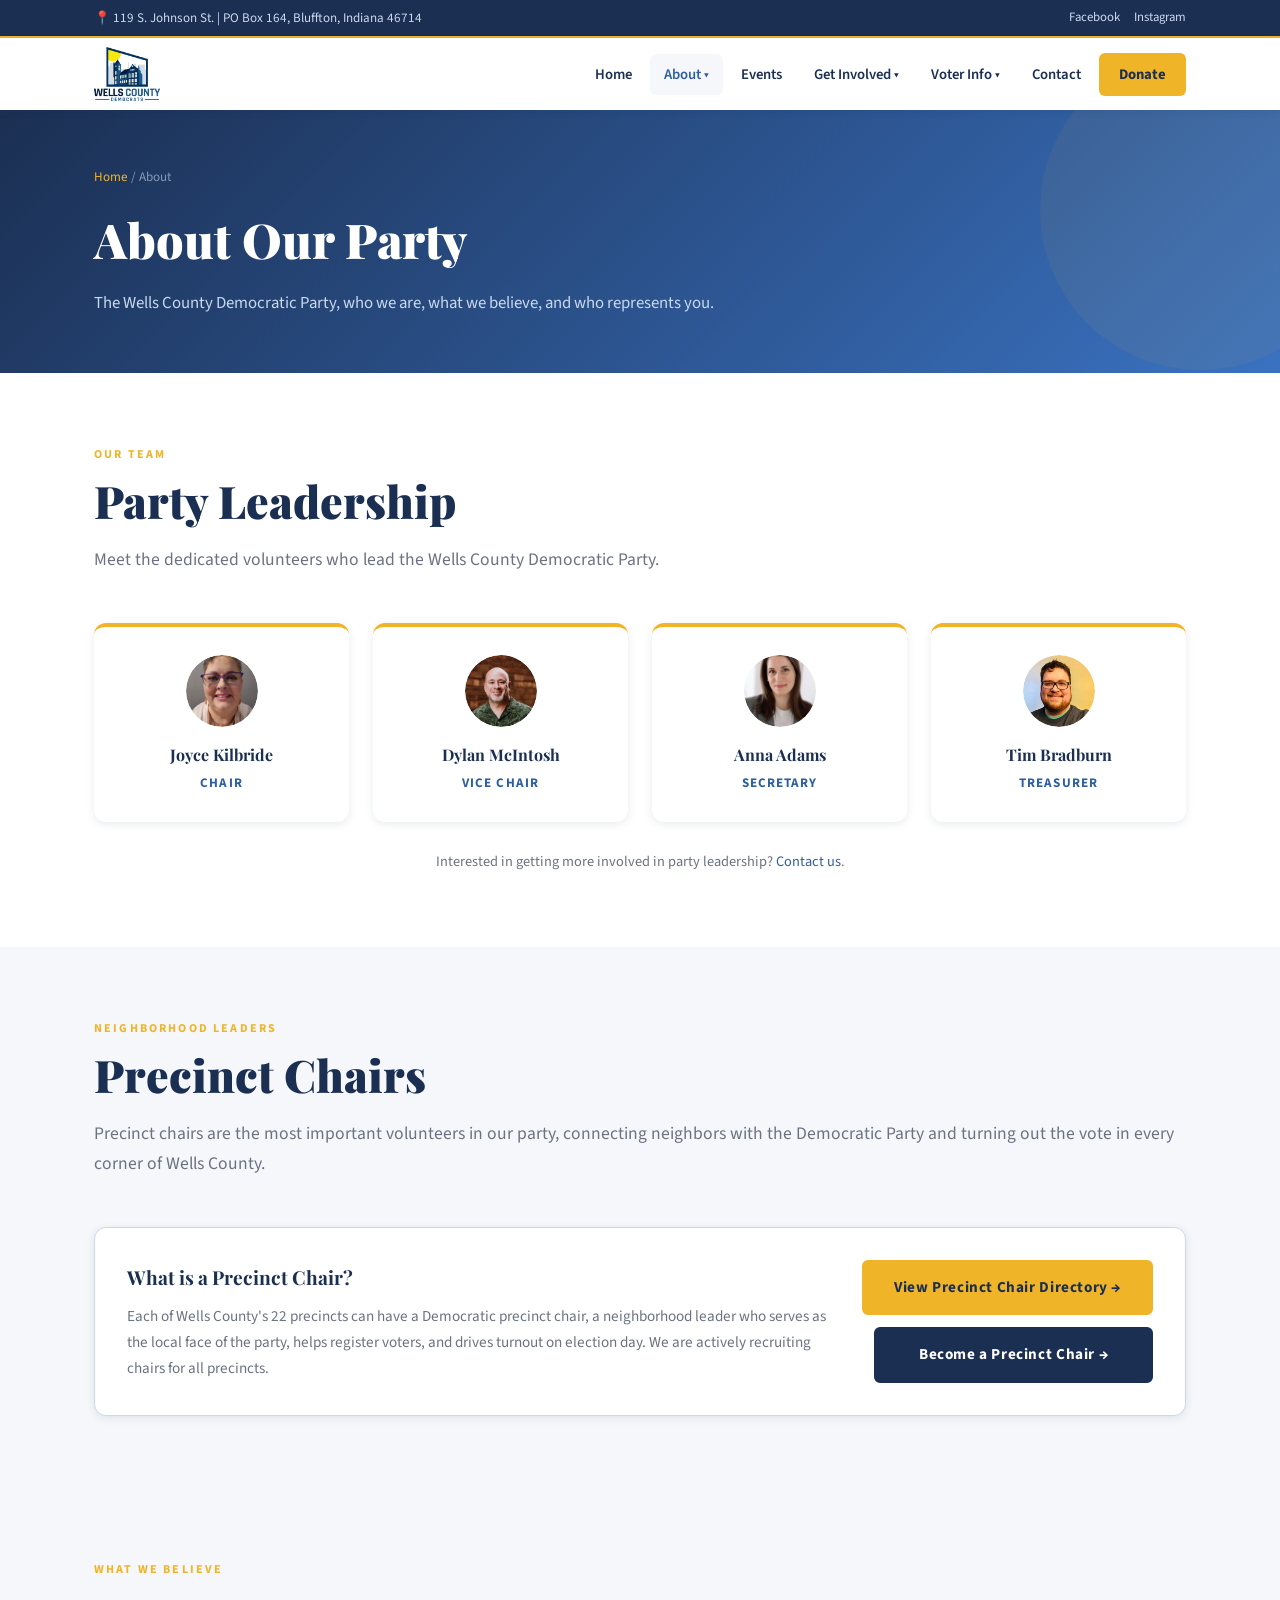
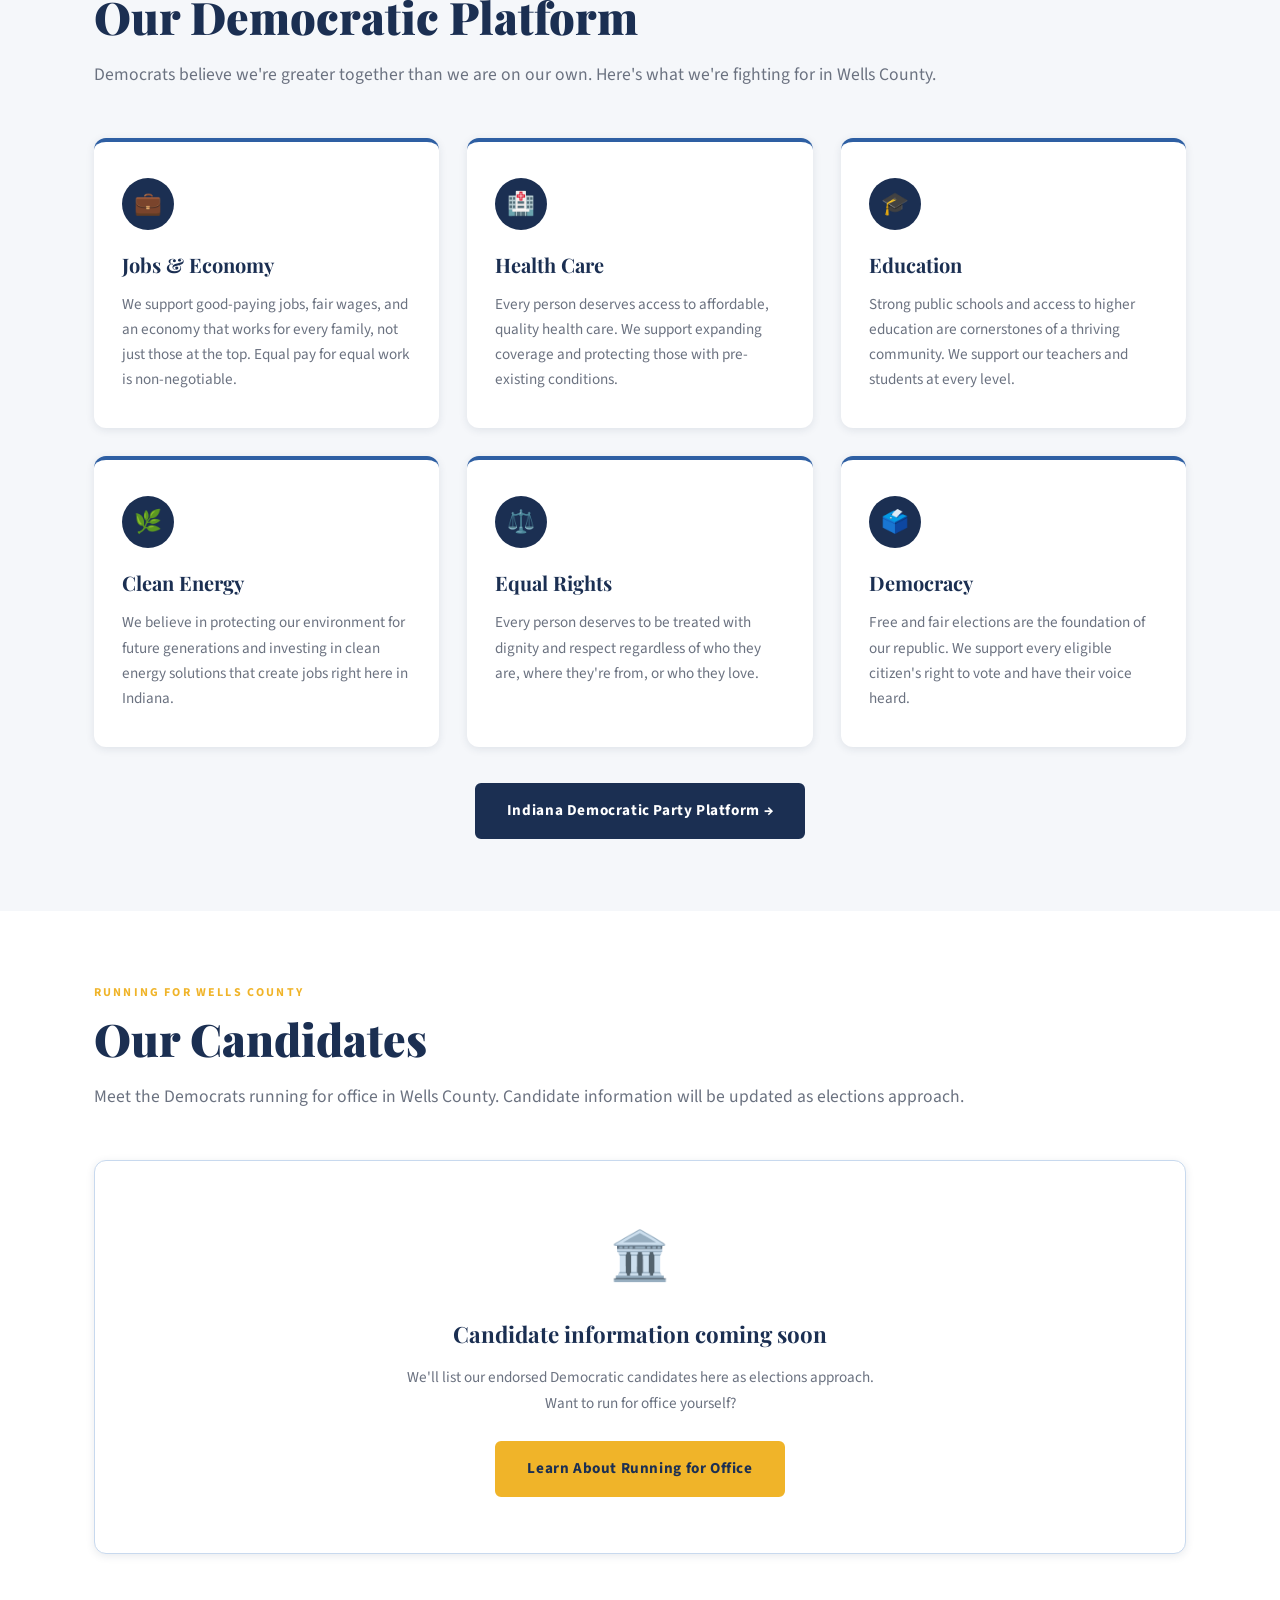
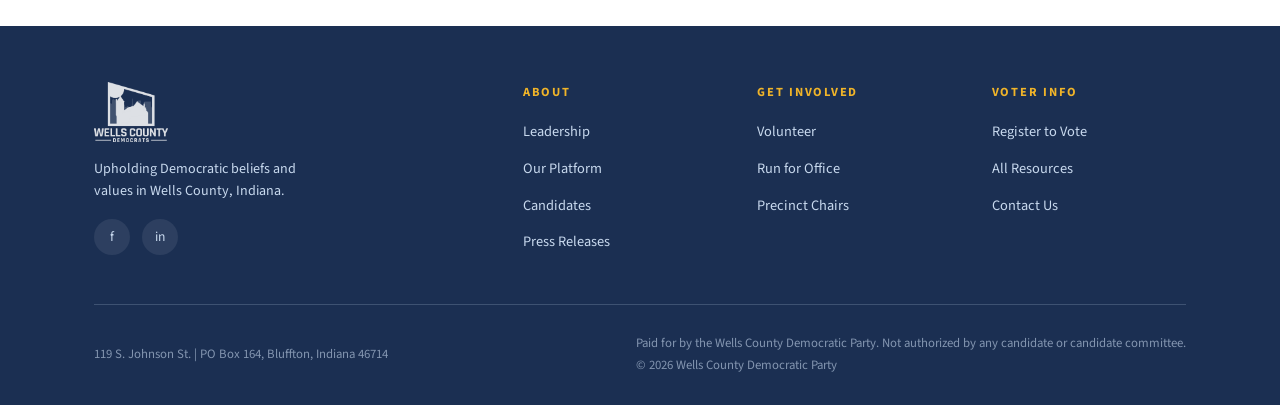
==== commit 12e605b4: "fixing anna" ====
--- a/pages/about.html
+++ b/pages/about.html
@@ -97,7 +97,7 @@
         </div>
         <div class="leader-card">
           <div class="leader-avatar" style="background:none; overflow:hidden;">
-            <img src="../images/anna-adams.jpg" alt="Anna Adams" style="width:100%; height:100%; object-fit:cover; border-radius:50%;" />
+            <img src="../images/anna-adams.jpg" alt="Anna Adams" style="width:100%; height:100%; object-fit:cover; object-position: center 15%; border-radius:50%;" />
           </div>
           <h4>Anna Adams</h4>
           <p>Secretary</p>
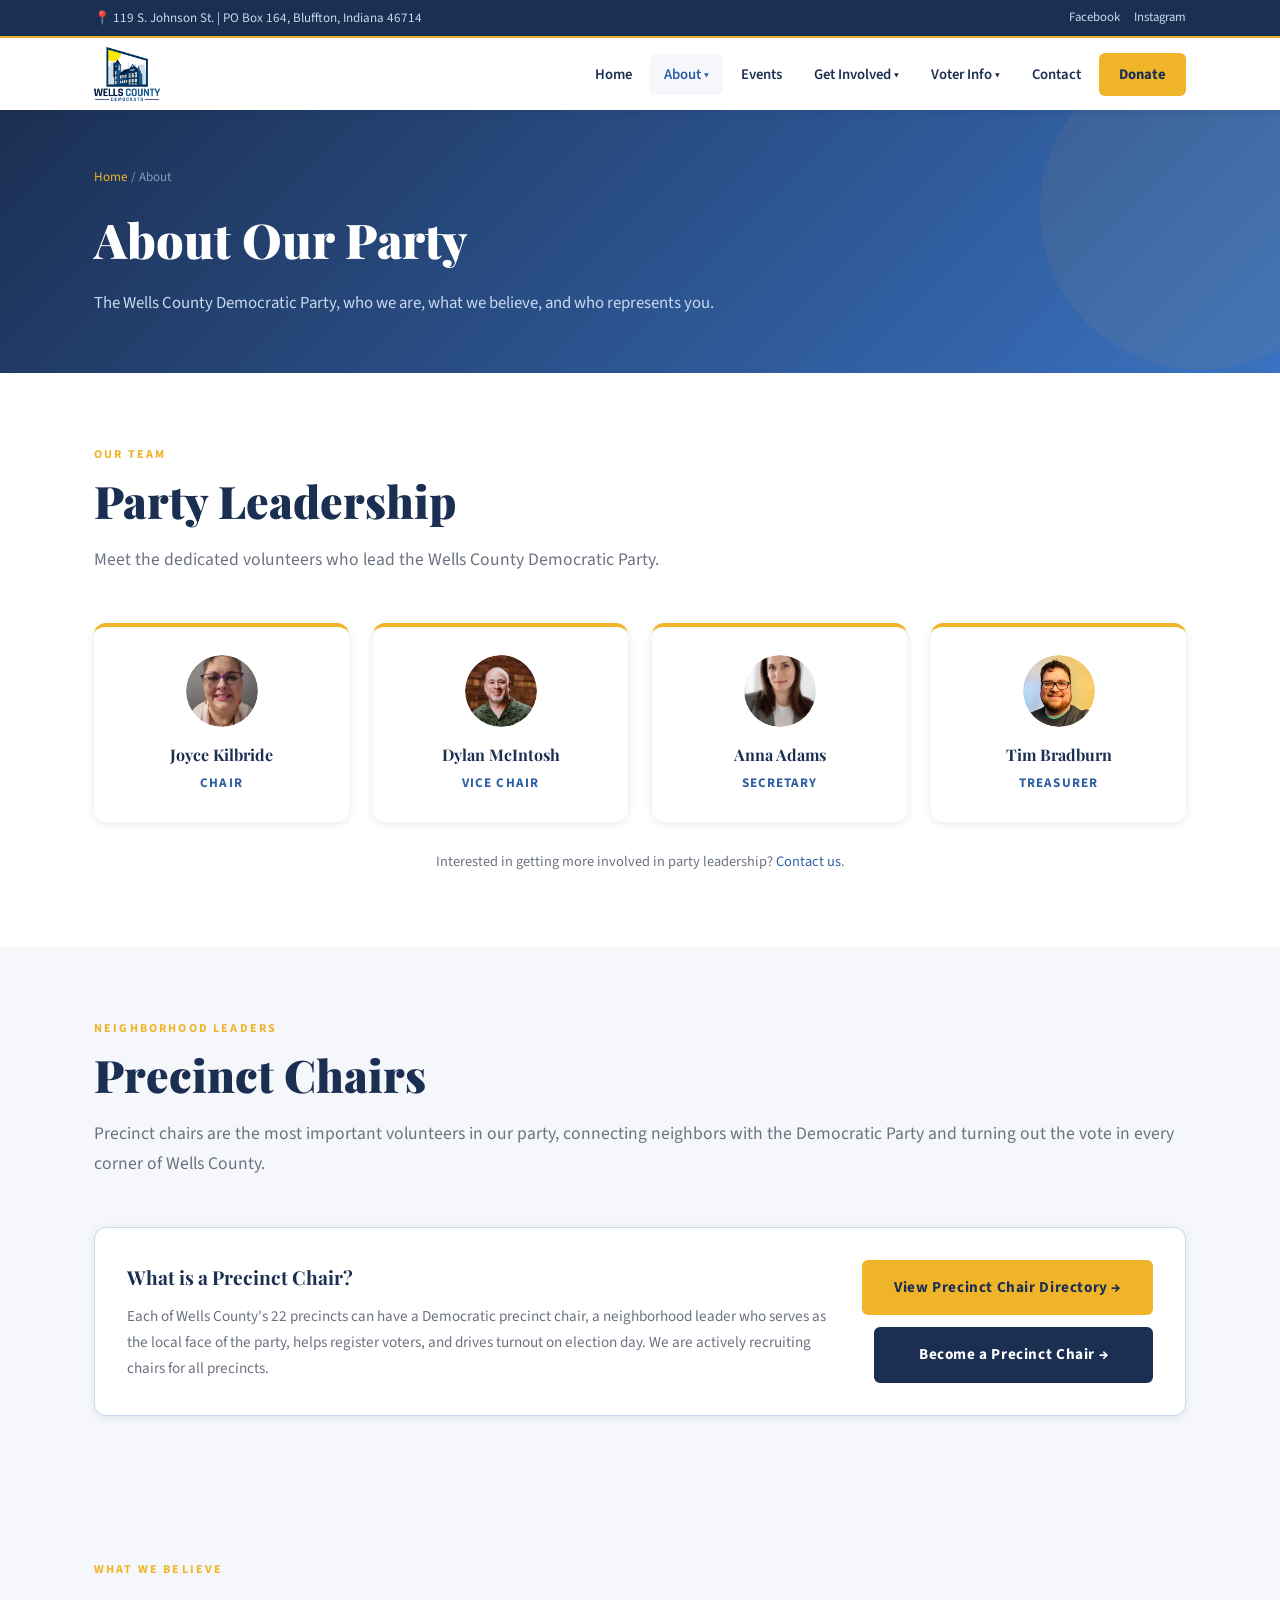
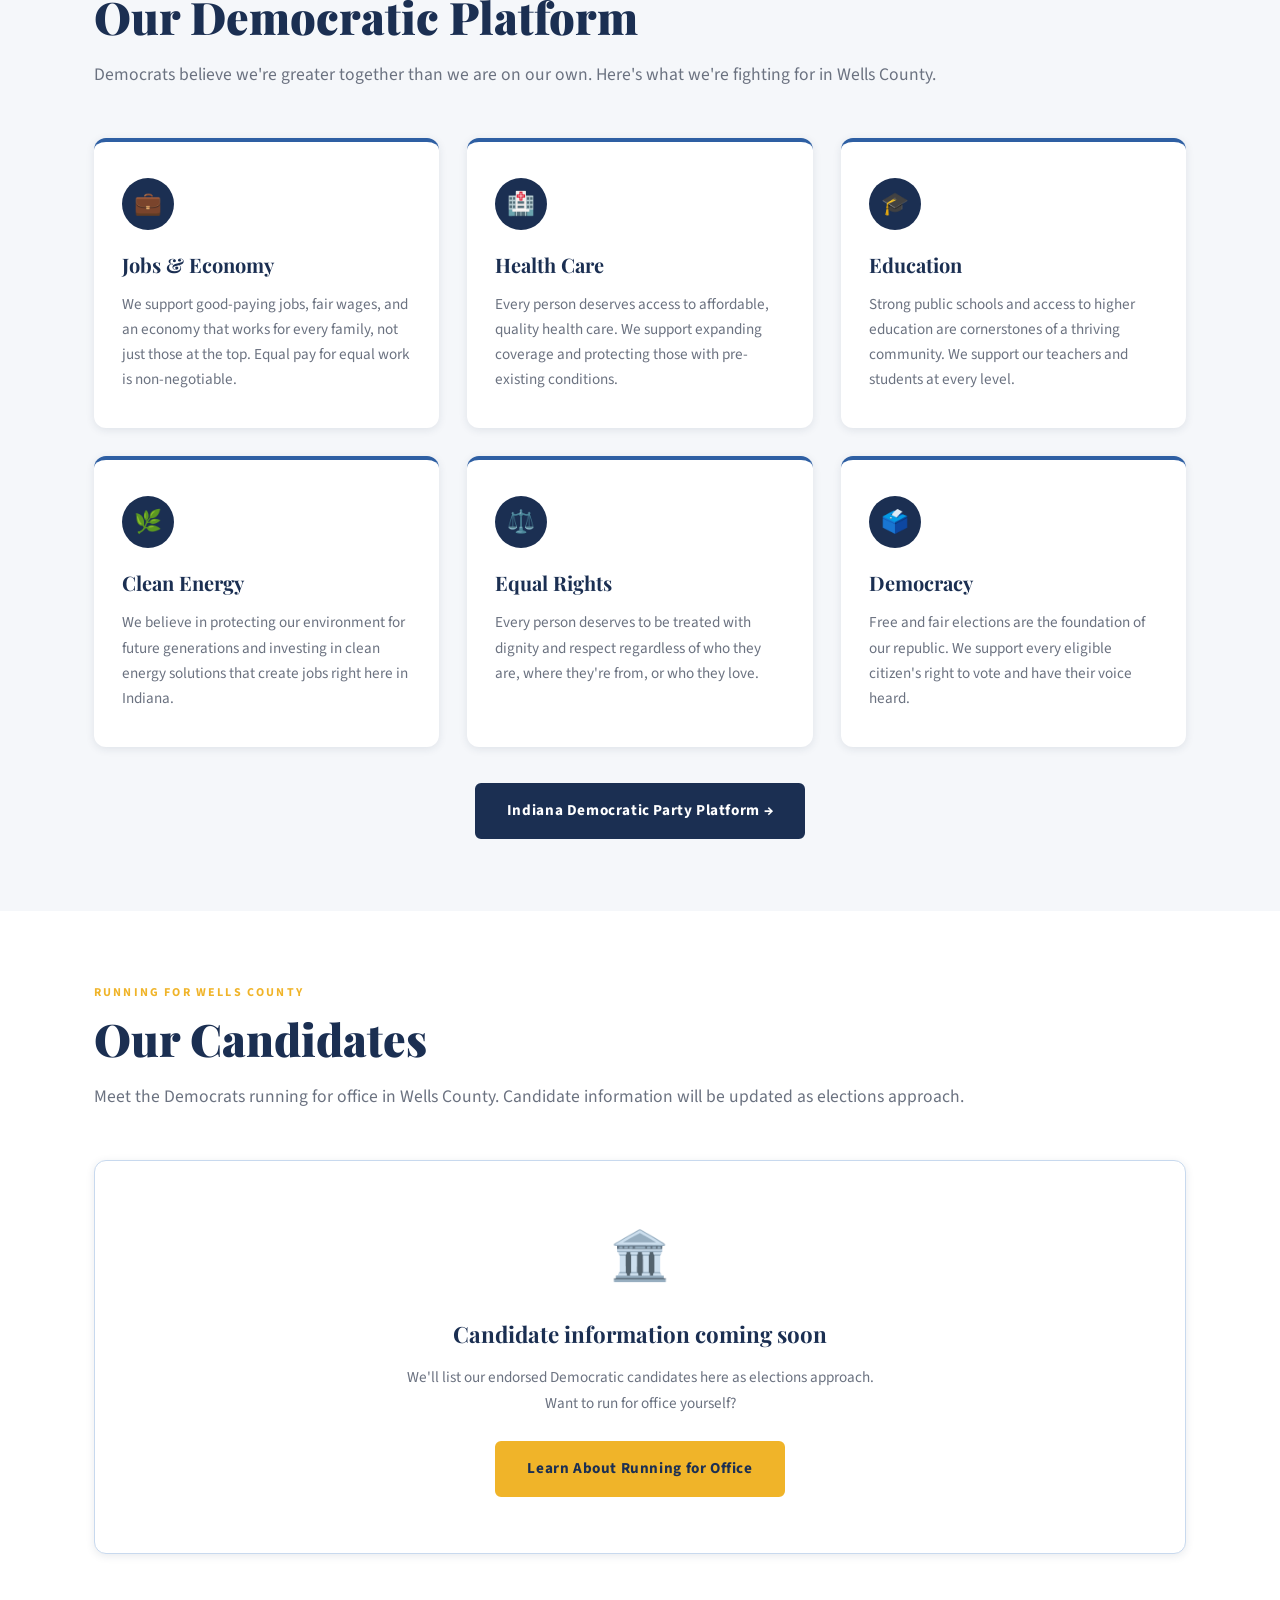
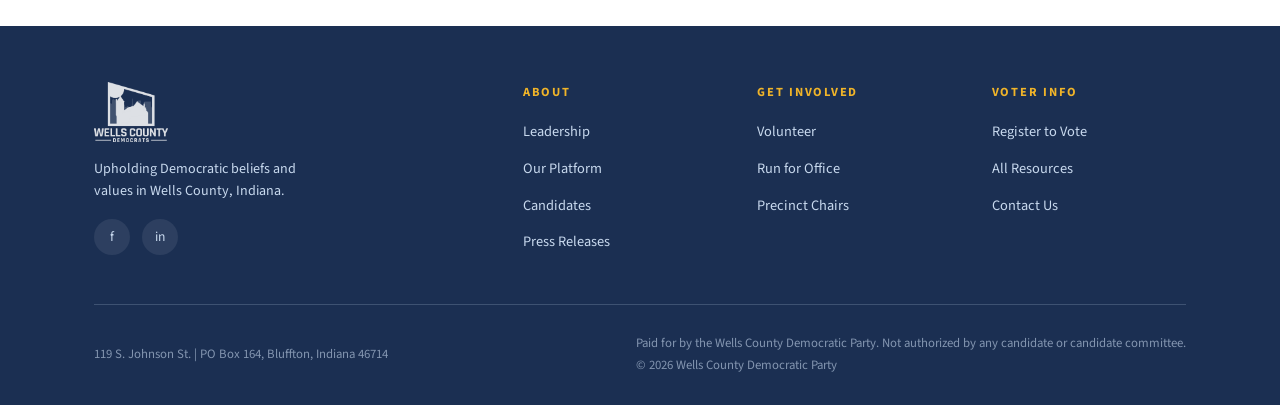
==== commit ac31838b: "annas photo" ====
--- a/pages/about.html
+++ b/pages/about.html
@@ -97,7 +97,7 @@
         </div>
         <div class="leader-card">
           <div class="leader-avatar" style="background:none; overflow:hidden;">
-            <img src="../images/anna-adams.jpg" alt="Anna Adams" style="width:100%; height:100%; object-fit:cover; object-position: center 15%; border-radius:50%;" />
+            <img src="../images/anna-adams.jpg" alt="Anna Adams" style="width:100%; height:100%; object-fit:cover; object-position: center 25%; border-radius:50%;" />
           </div>
           <h4>Anna Adams</h4>
           <p>Secretary</p>
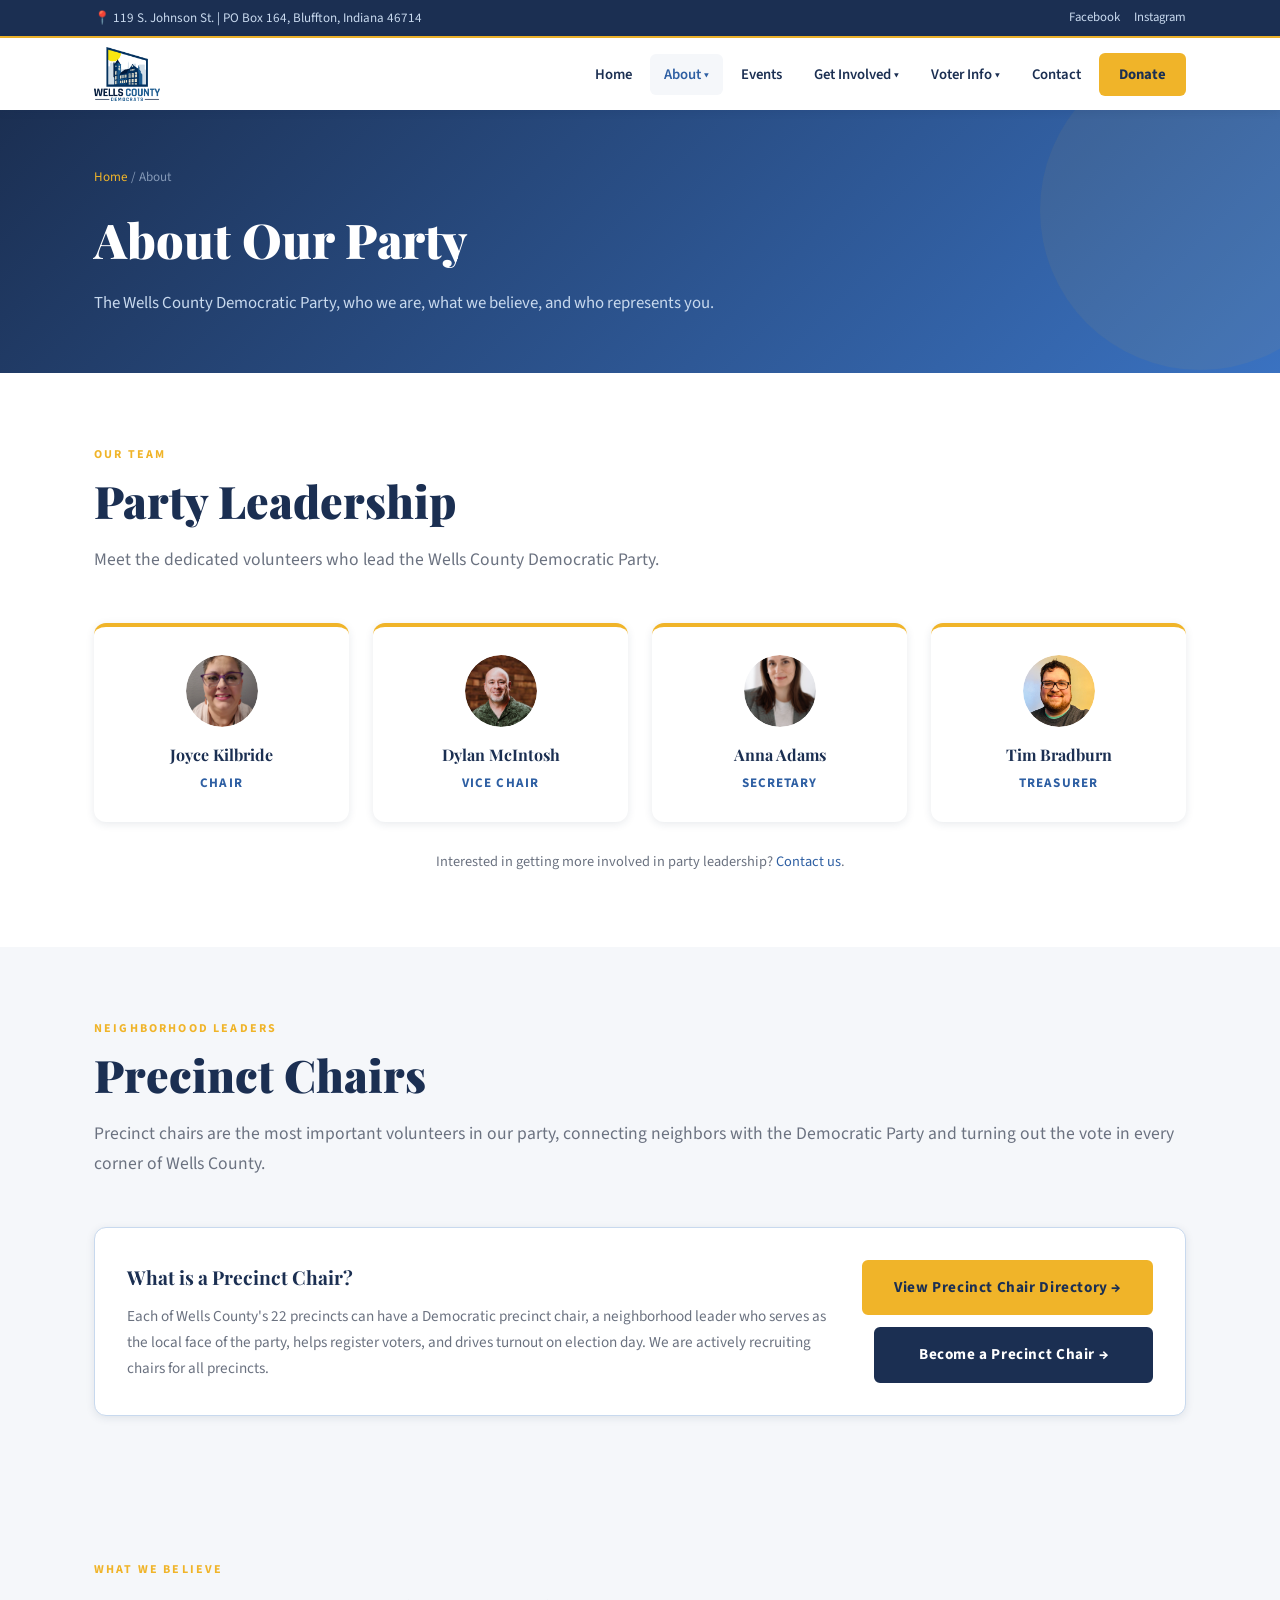
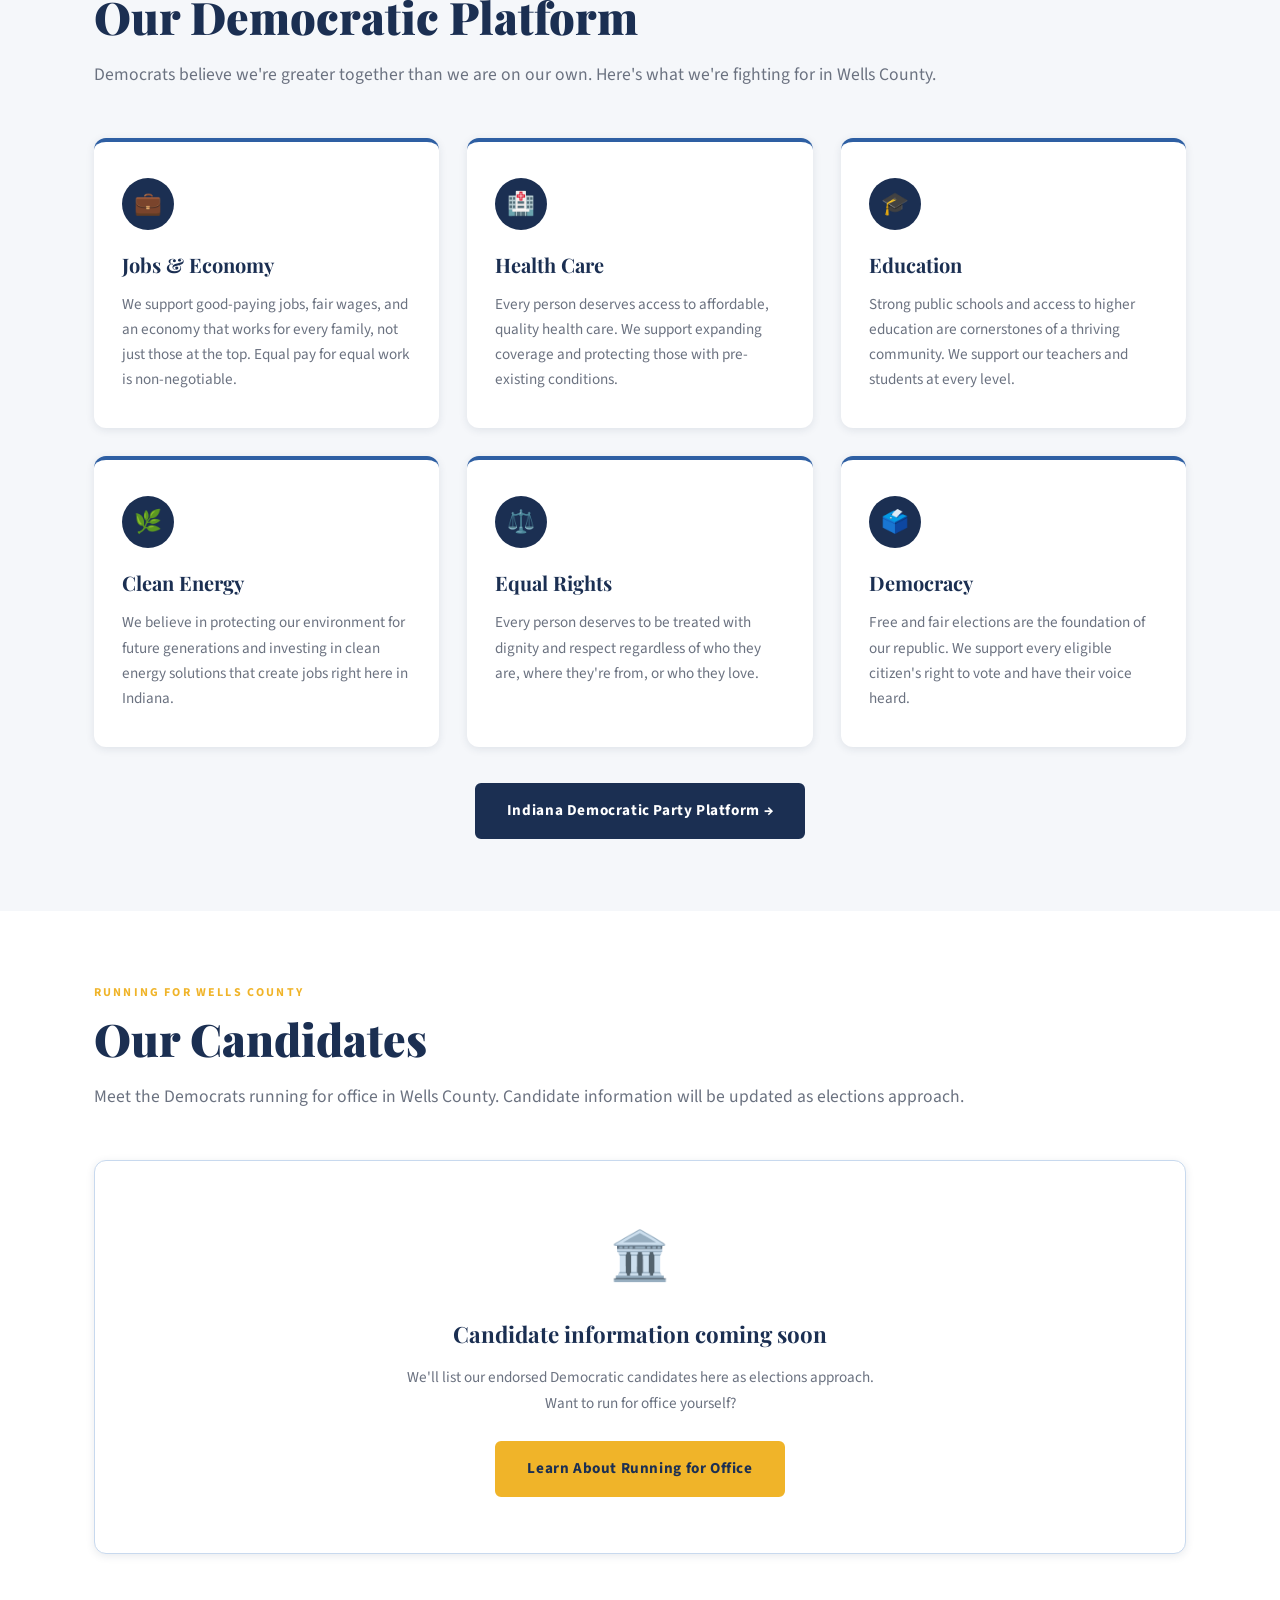
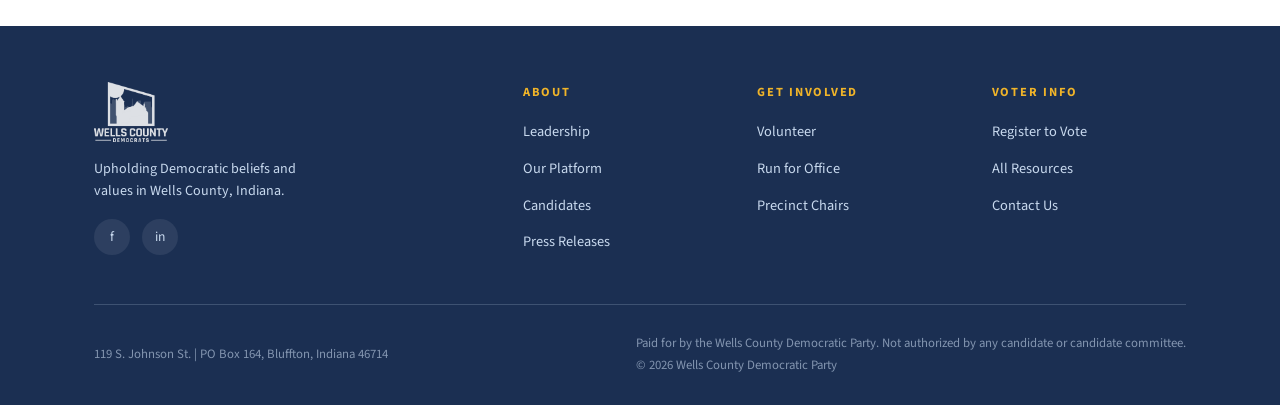
==== commit 2d8a4e18: "Update about.html" ====
--- a/pages/about.html
+++ b/pages/about.html
@@ -97,7 +97,7 @@
         </div>
         <div class="leader-card">
           <div class="leader-avatar" style="background:none; overflow:hidden;">
-            <img src="../images/anna-adams.jpg" alt="Anna Adams" style="width:100%; height:100%; object-fit:cover; object-position: center 25%; border-radius:50%;" />
+            <img src="../images/anna-adams.jpg" alt="Anna Adams" style="width:100%; height:100%; object-fit:cover; object-position: center 35%; border-radius:50%;" />
           </div>
           <h4>Anna Adams</h4>
           <p>Secretary</p>
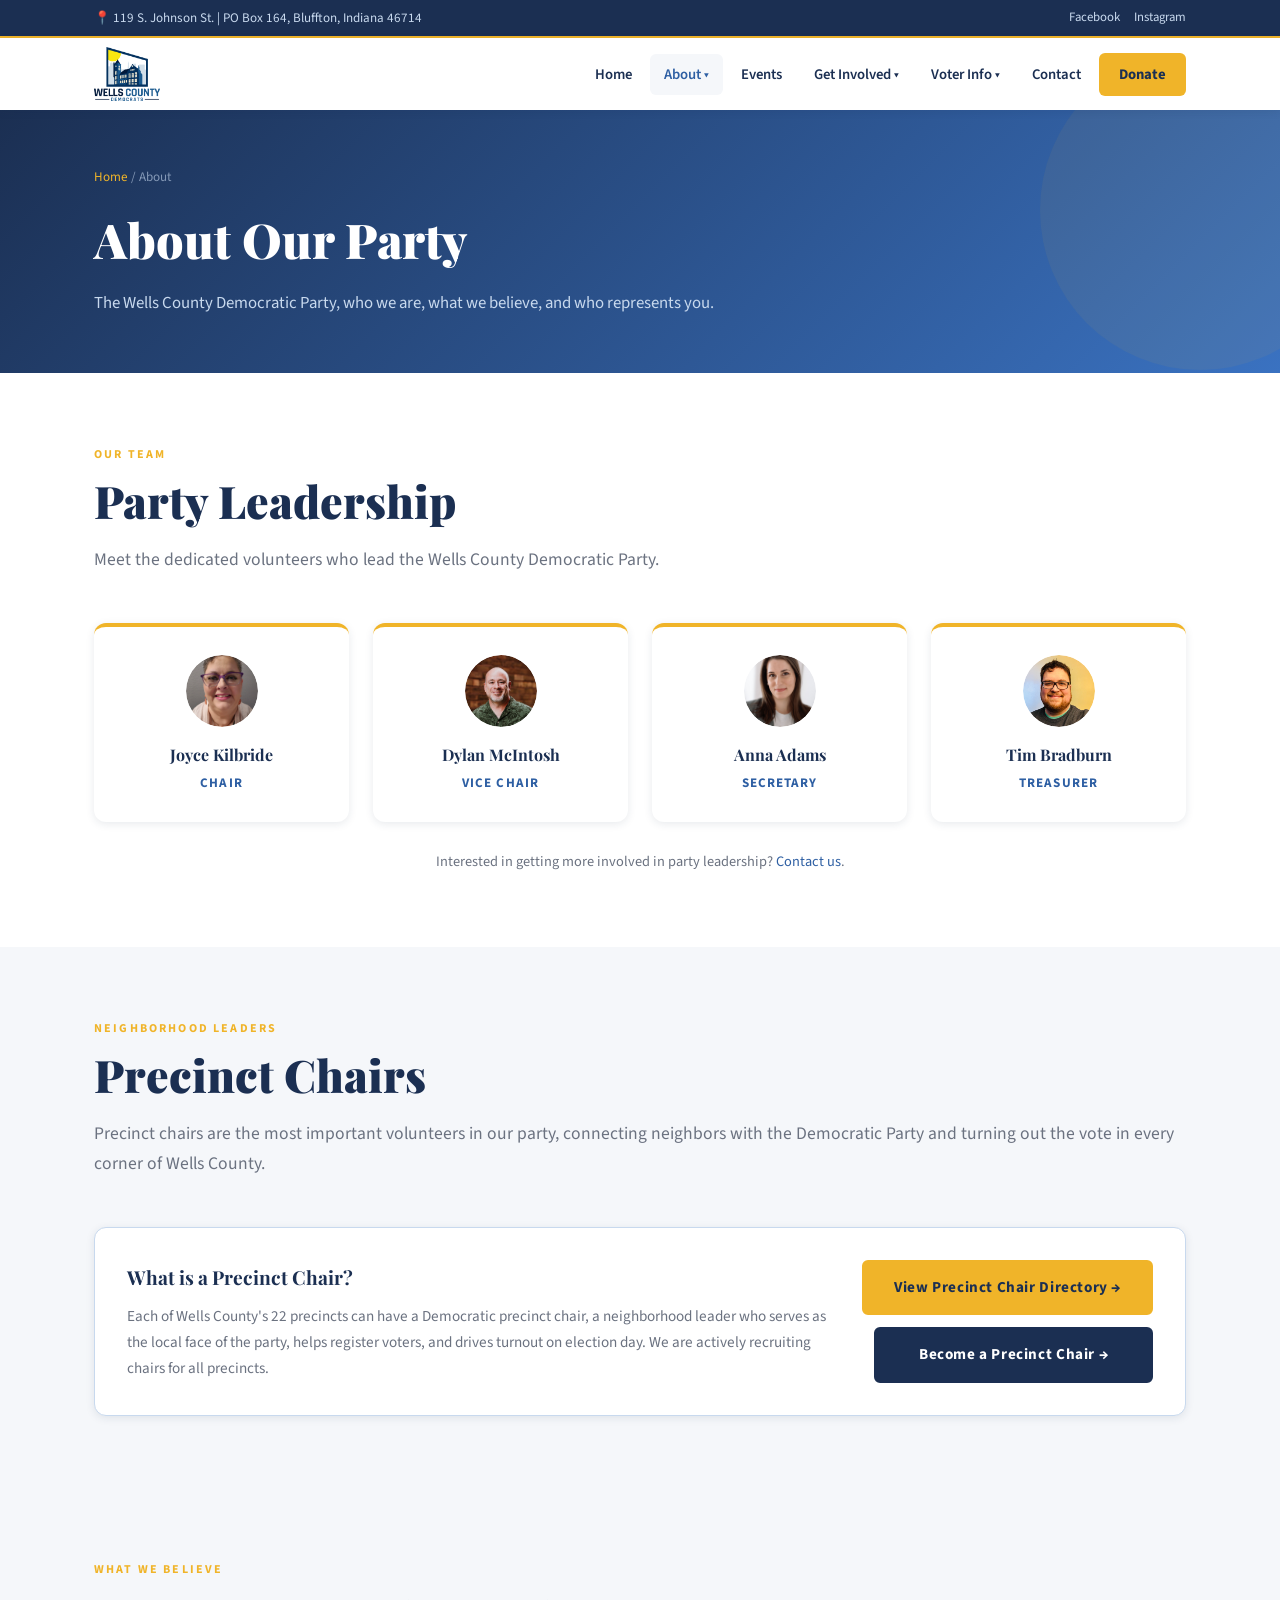
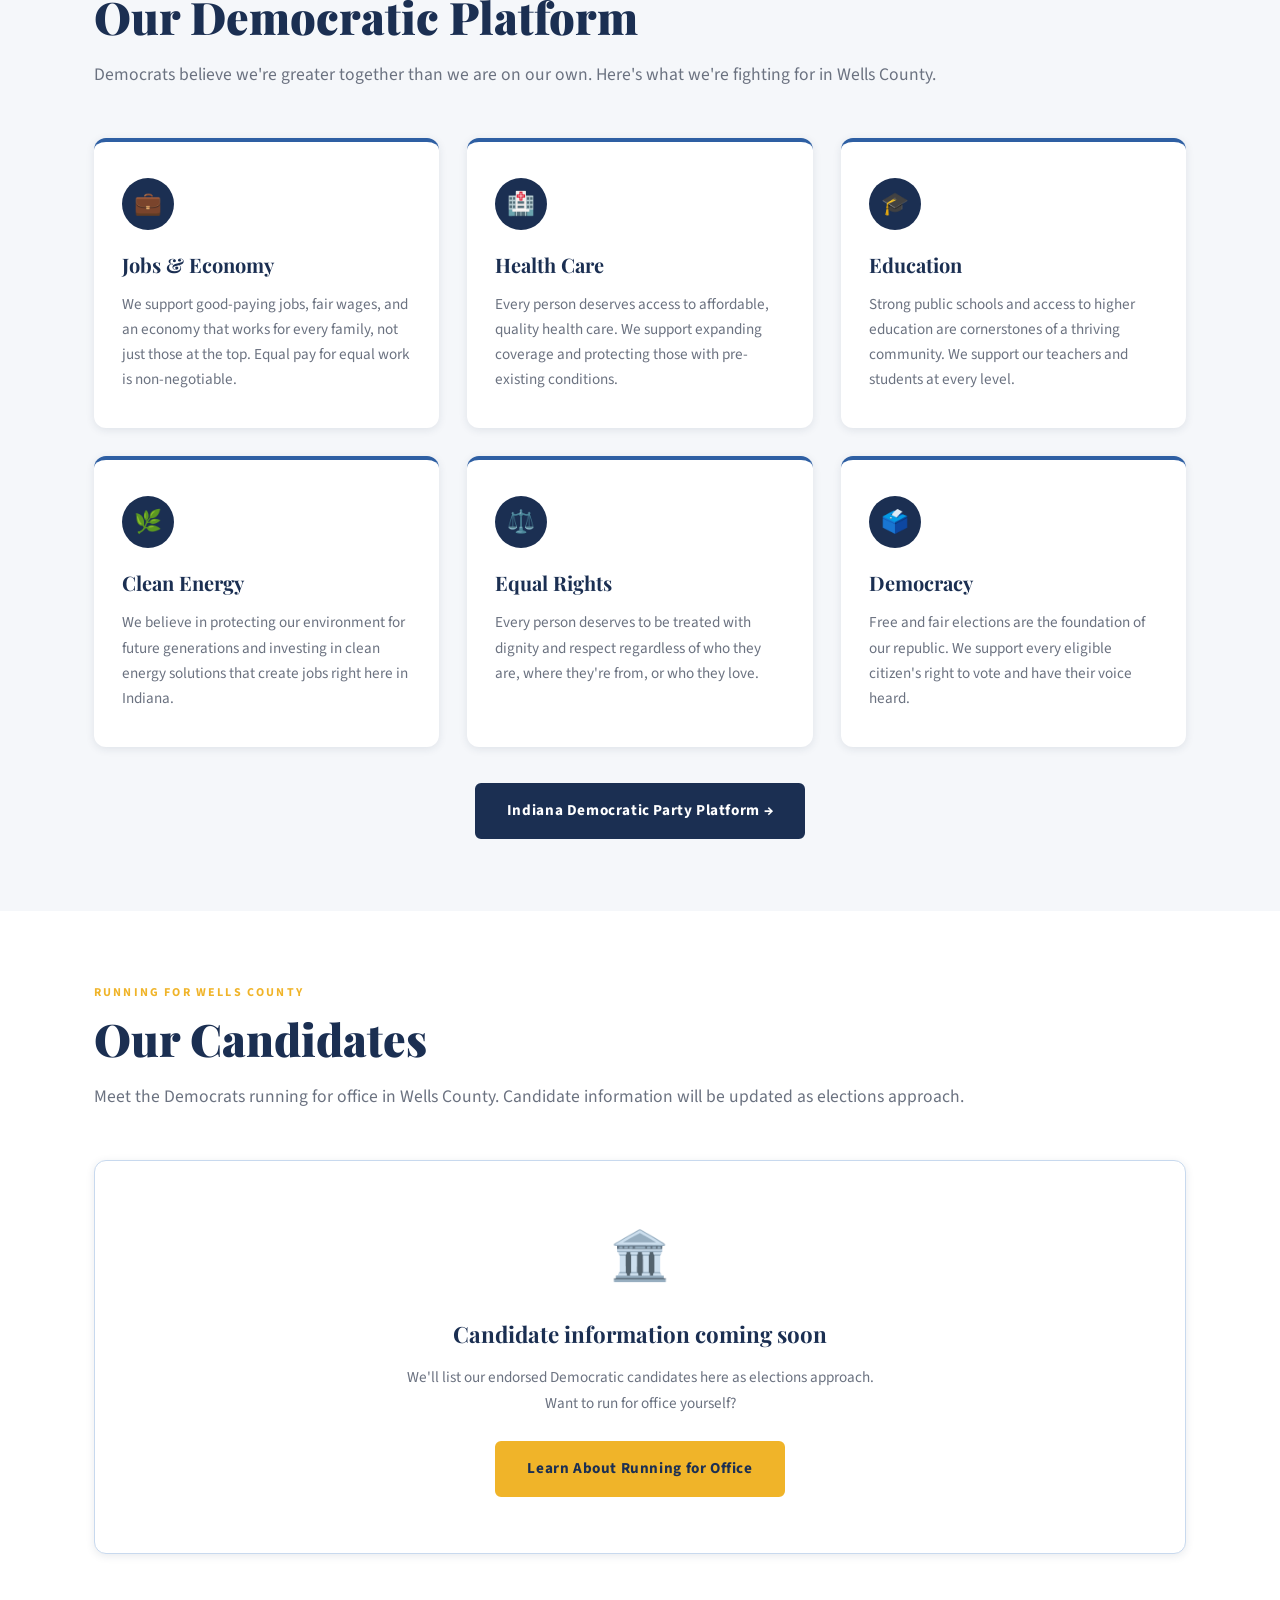
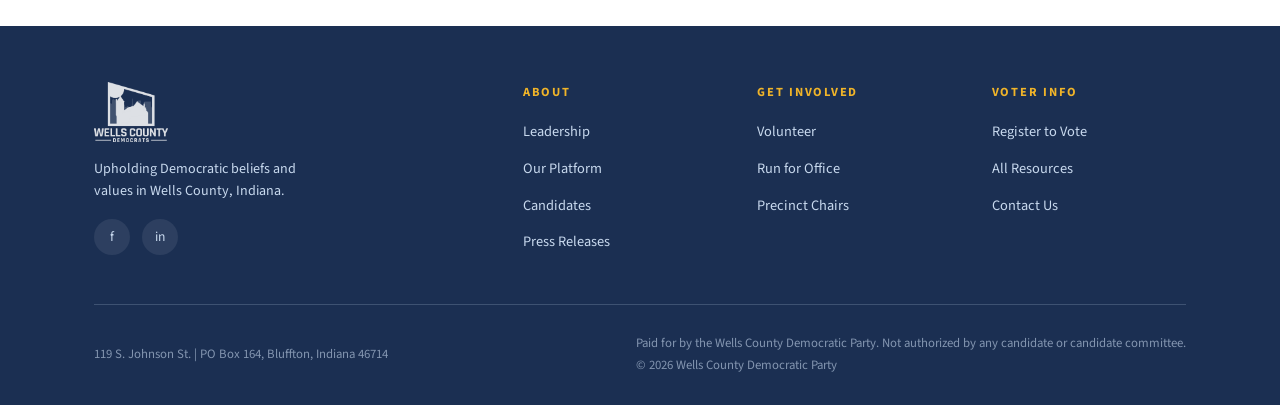
==== commit aa6ee18a: "Anna photo" ====
--- a/pages/about.html
+++ b/pages/about.html
@@ -97,7 +97,7 @@
         </div>
         <div class="leader-card">
           <div class="leader-avatar" style="background:none; overflow:hidden;">
-            <img src="../images/anna-adams.jpg" alt="Anna Adams" style="width:100%; height:100%; object-fit:cover; object-position: center 35%; border-radius:50%;" />
+            <img src="../images/anna-adams.jpg" alt="Anna Adams" style="width:100%; height:100%; object-fit:cover; border-radius:50%;" />
           </div>
           <h4>Anna Adams</h4>
           <p>Secretary</p>
